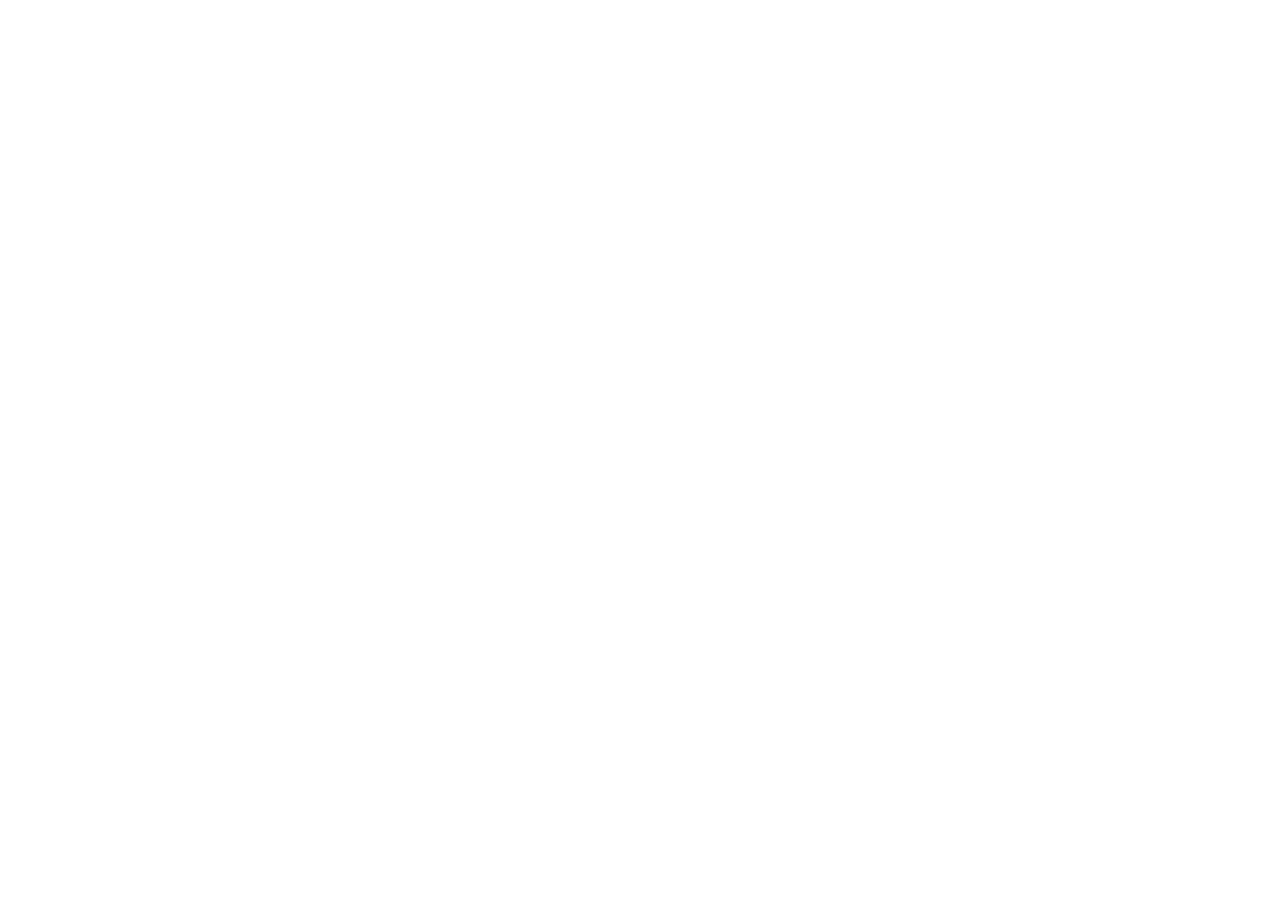
==== index.html @ 9deffcf0 "demo" ====
<!DOCTYPE html>
<html lang="en">

<head>
    <meta charset="UTF-8">
    <meta name="viewport" content="width=device-width, initial-scale=1.0">
    <title>Document</title>
</head>

<body>

</body>

</html>
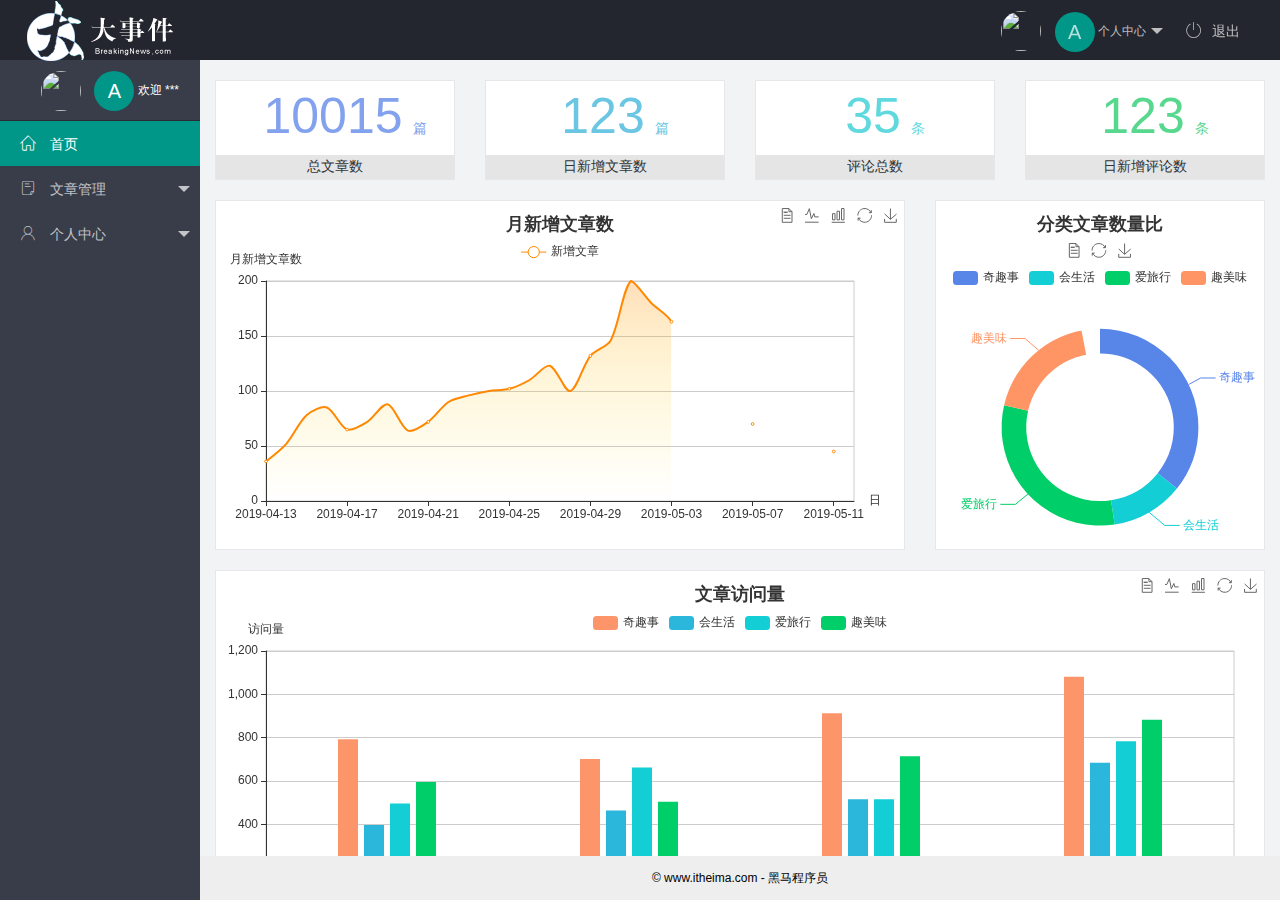
==== commit 74f5e2f9: "一二三四" ====
--- a/index.html
+++ b/index.html
@@ -2,13 +2,133 @@
 <html lang="en">
 
 <head>
-    <meta charset="UTF-8">
-    <meta name="viewport" content="width=device-width, initial-scale=1.0">
+    <meta charset="UTF-8" />
+    <meta name="viewport" content="width=device-width, initial-scale=1.0" />
     <title>Document</title>
+    <link rel="stylesheet" href="/assets/lib/layui/css/layui.css" />
+    <link rel="stylesheet" href="/assets/fonts/iconfont.css" />
+
+    <link rel="stylesheet" href="/assets/css/index.css" />
 </head>
 
-<body>
+<body class="layui-layout-body">
+    <div class="layui-layout layui-layout-admin">
+        <div class="layui-header">
+            <div class="layui-logo">
+                <img src="/assets/images/logo.png" alt="" />
+            </div>
+            <!-- 头部区域（可配合layui已有的水平导航） -->
 
+            <ul class="layui-nav layui-layout-right">
+                <li class="layui-nav-item">
+                    <a href="javascript:;" class="userinfo">
+                        <!-- 头像 -->
+                        <img src="http://t.cn/RCzsdCq" class="layui-nav-img" />
+                        <span class="text-avatar"> A </span>
+
+                        个人中心
+                    </a>
+                    <dl class="layui-nav-child">
+                        <dd><a href="">基本资料</a></dd>
+                        <dd><a href="">安全设置</a></dd>
+                    </dl>
+                </li>
+                <li class="layui-nav-item">
+                    <a href="javascript:;" id="btn-logout">
+                        <span class="iconfont icon-tuichu"></span>退出</a>
+                </li>
+            </ul>
+        </div>
+
+        <div class="layui-side layui-bg-black">
+            <div class="layui-side-scroll">
+                <!-- 左侧导航区域（可配合layui已有的垂直导航） 
+          layui-nav-itemed
+          -->
+                <!-- 头像 -->
+
+                <div class="userinfo">
+                    <img src="http://t.cn/RCzsdCq" class="layui-nav-img" />
+                    <span class="text-avatar">A</span>
+                    <span id="welcome">欢迎 ***</span>
+                </div>
+
+                <ul class="layui-nav layui-nav-tree" lay-shrink="all">
+                    <li class="layui-nav-item layui-this">
+                        <a class="" href="/home/dashboard.html" target="fm">
+                            <span class="iconfont icon-home"></span>
+                            首页</a>
+                    </li>
+                    <li class="layui-nav-item">
+                        <a href="javascript:;">
+                            <span class="iconfont icon-16"></span>
+                            文章管理</a>
+
+                        <!-- 
+<i class="layui-icon layui-icon-app"></i>   
+
+
+               -->
+                        <dl class="layui-nav-child">
+                            <dd>
+                                <a href="javascript:;"><i class="layui-icon layui-icon-app"></i> 文章类别</a>
+                            </dd>
+                            <dd>
+                                <a href="javascript:;"><i class="layui-icon layui-icon-app"></i> 文章列表</a>
+                            </dd>
+                            <dd>
+                                <a href="javascript:;"><i class="layui-icon layui-icon-app"></i> 发表文章</a>
+                            </dd>
+                        </dl>
+                    </li>
+                    <li class="layui-nav-item">
+                        <a href="javascript:;">
+                            <span class="iconfont icon-user"></span>
+                            个人中心</a>
+                        <dl class="layui-nav-child">
+                            <dd>
+                                <a href="javascript:;"><i class="layui-icon layui-icon-app"></i> 基本资料</a>
+                            </dd>
+                            <dd>
+                                <a href="javascript:;"><i class="layui-icon layui-icon-app"></i> 更换头像</a>
+                            </dd>
+                            <dd>
+                                <a href="javascript:;"><i class="layui-icon layui-icon-app"></i> 重置密码</a>
+                            </dd>
+                        </dl>
+                    </li>
+                </ul>
+            </div>
+        </div>
+
+        <div class="layui-body">
+            <!-- 内容主体区域 -->
+            <!-- <div style="padding: 15px">内容主体区域</div> -->
+            <iframe name="fm" src="/home/dashboard.html" frameborder="0"></iframe>
+        </div>
+
+        <div class="layui-footer">
+            <!-- 底部固定区域 -->
+            © www.itheima.com - 黑马程序员
+        </div>
+    </div>
+    <script src="/assets/lib/jquery.js"></script>
+
+    <script src="/assets/lib/layui/layui.all.js"></script>
+
+    <script src="/assets/js/utils.js"></script>
+    <script src="/assets/js/index.js"></script>
 </body>
 
-</html>+</html>
+
+<!-- 
+.icon-tuichu
+.icon-home
+.icon-16
+.icon-user
+
+无用的
+.icon-pinglun
+
+ -->--- a/assets/lib/layui/css/layui.css
+++ b/assets/lib/layui/css/layui.css
@@ -0,0 +1,2 @@
+/** layui-v2.5.6 MIT License By https://www.layui.com */
+ .layui-inline,img{display:inline-block;vertical-align:middle}h1,h2,h3,h4,h5,h6{font-weight:400}.layui-edge,.layui-header,.layui-inline,.layui-main{position:relative}.layui-body,.layui-edge,.layui-elip{overflow:hidden}.layui-btn,.layui-edge,.layui-inline,img{vertical-align:middle}.layui-btn,.layui-disabled,.layui-icon,.layui-unselect{-moz-user-select:none;-webkit-user-select:none;-ms-user-select:none}.layui-elip,.layui-form-checkbox span,.layui-form-pane .layui-form-label{text-overflow:ellipsis;white-space:nowrap}.layui-breadcrumb,.layui-tree-btnGroup{visibility:hidden}blockquote,body,button,dd,div,dl,dt,form,h1,h2,h3,h4,h5,h6,input,li,ol,p,pre,td,textarea,th,ul{margin:0;padding:0;-webkit-tap-highlight-color:rgba(0,0,0,0)}a:active,a:hover{outline:0}img{border:none}li{list-style:none}table{border-collapse:collapse;border-spacing:0}h4,h5,h6{font-size:100%}button,input,optgroup,option,select,textarea{font-family:inherit;font-size:inherit;font-style:inherit;font-weight:inherit;outline:0}pre{white-space:pre-wrap;white-space:-moz-pre-wrap;white-space:-pre-wrap;white-space:-o-pre-wrap;word-wrap:break-word}body{line-height:24px;font:14px Helvetica Neue,Helvetica,PingFang SC,Tahoma,Arial,sans-serif}hr{height:1px;margin:10px 0;border:0;clear:both}a{color:#333;text-decoration:none}a:hover{color:#777}a cite{font-style:normal;*cursor:pointer}.layui-border-box,.layui-border-box *{box-sizing:border-box}.layui-box,.layui-box *{box-sizing:content-box}.layui-clear{clear:both;*zoom:1}.layui-clear:after{content:'\20';clear:both;*zoom:1;display:block;height:0}.layui-inline{*display:inline;*zoom:1}.layui-edge{display:inline-block;width:0;height:0;border-width:6px;border-style:dashed;border-color:transparent}.layui-edge-top{top:-4px;border-bottom-color:#999;border-bottom-style:solid}.layui-edge-right{border-left-color:#999;border-left-style:solid}.layui-edge-bottom{top:2px;border-top-color:#999;border-top-style:solid}.layui-edge-left{border-right-color:#999;border-right-style:solid}.layui-disabled,.layui-disabled:hover{color:#d2d2d2!important;cursor:not-allowed!important}.layui-circle{border-radius:100%}.layui-show{display:block!important}.layui-hide{display:none!important}@font-face{font-family:layui-icon;src:url(../font/iconfont.eot?v=256);src:url(../font/iconfont.eot?v=256#iefix) format('embedded-opentype'),url(../font/iconfont.woff2?v=256) format('woff2'),url(../font/iconfont.woff?v=256) format('woff'),url(../font/iconfont.ttf?v=256) format('truetype'),url(../font/iconfont.svg?v=256#layui-icon) format('svg')}.layui-icon{font-family:layui-icon!important;font-size:16px;font-style:normal;-webkit-font-smoothing:antialiased;-moz-osx-font-smoothing:grayscale}.layui-icon-reply-fill:before{content:"\e611"}.layui-icon-set-fill:before{content:"\e614"}.layui-icon-menu-fill:before{content:"\e60f"}.layui-icon-search:before{content:"\e615"}.layui-icon-share:before{content:"\e641"}.layui-icon-set-sm:before{content:"\e620"}.layui-icon-engine:before{content:"\e628"}.layui-icon-close:before{content:"\1006"}.layui-icon-close-fill:before{content:"\1007"}.layui-icon-chart-screen:before{content:"\e629"}.layui-icon-star:before{content:"\e600"}.layui-icon-circle-dot:before{content:"\e617"}.layui-icon-chat:before{content:"\e606"}.layui-icon-release:before{content:"\e609"}.layui-icon-list:before{content:"\e60a"}.layui-icon-chart:before{content:"\e62c"}.layui-icon-ok-circle:before{content:"\1005"}.layui-icon-layim-theme:before{content:"\e61b"}.layui-icon-table:before{content:"\e62d"}.layui-icon-right:before{content:"\e602"}.layui-icon-left:before{content:"\e603"}.layui-icon-cart-simple:before{content:"\e698"}.layui-icon-face-cry:before{content:"\e69c"}.layui-icon-face-smile:before{content:"\e6af"}.layui-icon-survey:before{content:"\e6b2"}.layui-icon-tree:before{content:"\e62e"}.layui-icon-ie:before{content:"\e7bb"}.layui-icon-upload-circle:before{content:"\e62f"}.layui-icon-add-circle:before{content:"\e61f"}.layui-icon-download-circle:before{content:"\e601"}.layui-icon-templeate-1:before{content:"\e630"}.layui-icon-util:before{content:"\e631"}.layui-icon-face-surprised:before{content:"\e664"}.layui-icon-edit:before{content:"\e642"}.layui-icon-speaker:before{content:"\e645"}.layui-icon-down:before{content:"\e61a"}.layui-icon-file:before{content:"\e621"}.layui-icon-layouts:before{content:"\e632"}.layui-icon-rate-half:before{content:"\e6c9"}.layui-icon-add-circle-fine:before{content:"\e608"}.layui-icon-prev-circle:before{content:"\e633"}.layui-icon-read:before{content:"\e705"}.layui-icon-404:before{content:"\e61c"}.layui-icon-carousel:before{content:"\e634"}.layui-icon-help:before{content:"\e607"}.layui-icon-code-circle:before{content:"\e635"}.layui-icon-windows:before{content:"\e67f"}.layui-icon-water:before{content:"\e636"}.layui-icon-username:before{content:"\e66f"}.layui-icon-find-fill:before{content:"\e670"}.layui-icon-about:before{content:"\e60b"}.layui-icon-location:before{content:"\e715"}.layui-icon-up:before{content:"\e619"}.layui-icon-pause:before{content:"\e651"}.layui-icon-date:before{content:"\e637"}.layui-icon-layim-uploadfile:before{content:"\e61d"}.layui-icon-delete:before{content:"\e640"}.layui-icon-play:before{content:"\e652"}.layui-icon-top:before{content:"\e604"}.layui-icon-firefox:before{content:"\e686"}.layui-icon-friends:before{content:"\e612"}.layui-icon-refresh-3:before{content:"\e9aa"}.layui-icon-ok:before{content:"\e605"}.layui-icon-layer:before{content:"\e638"}.layui-icon-face-smile-fine:before{content:"\e60c"}.layui-icon-dollar:before{content:"\e659"}.layui-icon-group:before{content:"\e613"}.layui-icon-layim-download:before{content:"\e61e"}.layui-icon-picture-fine:before{content:"\e60d"}.layui-icon-link:before{content:"\e64c"}.layui-icon-diamond:before{content:"\e735"}.layui-icon-log:before{content:"\e60e"}.layui-icon-key:before{content:"\e683"}.layui-icon-rate-solid:before{content:"\e67a"}.layui-icon-fonts-del:before{content:"\e64f"}.layui-icon-unlink:before{content:"\e64d"}.layui-icon-fonts-clear:before{content:"\e639"}.layui-icon-triangle-r:before{content:"\e623"}.layui-icon-circle:before{content:"\e63f"}.layui-icon-radio:before{content:"\e643"}.layui-icon-align-center:before{content:"\e647"}.layui-icon-align-right:before{content:"\e648"}.layui-icon-align-left:before{content:"\e649"}.layui-icon-loading-1:before{content:"\e63e"}.layui-icon-return:before{content:"\e65c"}.layui-icon-fonts-strong:before{content:"\e62b"}.layui-icon-upload:before{content:"\e67c"}.layui-icon-dialogue:before{content:"\e63a"}.layui-icon-video:before{content:"\e6ed"}.layui-icon-headset:before{content:"\e6fc"}.layui-icon-cellphone-fine:before{content:"\e63b"}.layui-icon-add-1:before{content:"\e654"}.layui-icon-face-smile-b:before{content:"\e650"}.layui-icon-fonts-html:before{content:"\e64b"}.layui-icon-screen-full:before{content:"\e622"}.layui-icon-form:before{content:"\e63c"}.layui-icon-cart:before{content:"\e657"}.layui-icon-camera-fill:before{content:"\e65d"}.layui-icon-tabs:before{content:"\e62a"}.layui-icon-heart-fill:before{content:"\e68f"}.layui-icon-fonts-code:before{content:"\e64e"}.layui-icon-ios:before{content:"\e680"}.layui-icon-at:before{content:"\e687"}.layui-icon-fire:before{content:"\e756"}.layui-icon-set:before{content:"\e716"}.layui-icon-fonts-u:before{content:"\e646"}.layui-icon-triangle-d:before{content:"\e625"}.layui-icon-tips:before{content:"\e702"}.layui-icon-picture:before{content:"\e64a"}.layui-icon-more-vertical:before{content:"\e671"}.layui-icon-bluetooth:before{content:"\e689"}.layui-icon-flag:before{content:"\e66c"}.layui-icon-loading:before{content:"\e63d"}.layui-icon-fonts-i:before{content:"\e644"}.layui-icon-refresh-1:before{content:"\e666"}.layui-icon-rmb:before{content:"\e65e"}.layui-icon-addition:before{content:"\e624"}.layui-icon-home:before{content:"\e68e"}.layui-icon-time:before{content:"\e68d"}.layui-icon-user:before{content:"\e770"}.layui-icon-notice:before{content:"\e667"}.layui-icon-chrome:before{content:"\e68a"}.layui-icon-edge:before{content:"\e68b"}.layui-icon-login-weibo:before{content:"\e675"}.layui-icon-voice:before{content:"\e688"}.layui-icon-upload-drag:before{content:"\e681"}.layui-icon-login-qq:before{content:"\e676"}.layui-icon-snowflake:before{content:"\e6b1"}.layui-icon-heart:before{content:"\e68c"}.layui-icon-logout:before{content:"\e682"}.layui-icon-file-b:before{content:"\e655"}.layui-icon-template:before{content:"\e663"}.layui-icon-transfer:before{content:"\e691"}.layui-icon-auz:before{content:"\e672"}.layui-icon-console:before{content:"\e665"}.layui-icon-app:before{content:"\e653"}.layui-icon-prev:before{content:"\e65a"}.layui-icon-website:before{content:"\e7ae"}.layui-icon-next:before{content:"\e65b"}.layui-icon-component:before{content:"\e857"}.layui-icon-android:before{content:"\e684"}.layui-icon-more:before{content:"\e65f"}.layui-icon-login-wechat:before{content:"\e677"}.layui-icon-shrink-right:before{content:"\e668"}.layui-icon-spread-left:before{content:"\e66b"}.layui-icon-camera:before{content:"\e660"}.layui-icon-note:before{content:"\e66e"}.layui-icon-refresh:before{content:"\e669"}.layui-icon-female:before{content:"\e661"}.layui-icon-male:before{content:"\e662"}.layui-icon-screen-restore:before{content:"\e758"}.layui-icon-password:before{content:"\e673"}.layui-icon-senior:before{content:"\e674"}.layui-icon-theme:before{content:"\e66a"}.layui-icon-tread:before{content:"\e6c5"}.layui-icon-praise:before{content:"\e6c6"}.layui-icon-star-fill:before{content:"\e658"}.layui-icon-rate:before{content:"\e67b"}.layui-icon-template-1:before{content:"\e656"}.layui-icon-vercode:before{content:"\e679"}.layui-icon-service:before{content:"\e626"}.layui-icon-cellphone:before{content:"\e678"}.layui-icon-print:before{content:"\e66d"}.layui-icon-cols:before{content:"\e610"}.layui-icon-wifi:before{content:"\e7e0"}.layui-icon-export:before{content:"\e67d"}.layui-icon-rss:before{content:"\e808"}.layui-icon-slider:before{content:"\e714"}.layui-icon-email:before{content:"\e618"}.layui-icon-subtraction:before{content:"\e67e"}.layui-icon-mike:before{content:"\e6dc"}.layui-icon-light:before{content:"\e748"}.layui-icon-gift:before{content:"\e627"}.layui-icon-mute:before{content:"\e685"}.layui-icon-reduce-circle:before{content:"\e616"}.layui-icon-music:before{content:"\e690"}.layui-main{width:1140px;margin:0 auto}.layui-header{z-index:1000;height:60px}.layui-header a:hover{transition:all .5s;-webkit-transition:all .5s}.layui-side{position:fixed;left:0;top:0;bottom:0;z-index:999;width:200px;overflow-x:hidden}.layui-side-scroll{position:relative;width:220px;height:100%;overflow-x:hidden}.layui-body{position:absolute;left:200px;right:0;top:0;bottom:0;z-index:998;width:auto;overflow-y:auto;box-sizing:border-box}.layui-layout-body{overflow:hidden}.layui-layout-admin .layui-header{background-color:#23262E}.layui-layout-admin .layui-side{top:60px;width:200px;overflow-x:hidden}.layui-layout-admin .layui-body{position:fixed;top:60px;bottom:44px}.layui-layout-admin .layui-main{width:auto;margin:0 15px}.layui-layout-admin .layui-footer{position:fixed;left:200px;right:0;bottom:0;height:44px;line-height:44px;padding:0 15px;background-color:#eee}.layui-layout-admin .layui-logo{position:absolute;left:0;top:0;width:200px;height:100%;line-height:60px;text-align:center;color:#009688;font-size:16px}.layui-layout-admin .layui-header .layui-nav{background:0 0}.layui-layout-left{position:absolute!important;left:200px;top:0}.layui-layout-right{position:absolute!important;right:0;top:0}.layui-container{position:relative;margin:0 auto;padding:0 15px;box-sizing:border-box}.layui-fluid{position:relative;margin:0 auto;padding:0 15px}.layui-row:after,.layui-row:before{content:'';display:block;clear:both}.layui-col-lg1,.layui-col-lg10,.layui-col-lg11,.layui-col-lg12,.layui-col-lg2,.layui-col-lg3,.layui-col-lg4,.layui-col-lg5,.layui-col-lg6,.layui-col-lg7,.layui-col-lg8,.layui-col-lg9,.layui-col-md1,.layui-col-md10,.layui-col-md11,.layui-col-md12,.layui-col-md2,.layui-col-md3,.layui-col-md4,.layui-col-md5,.layui-col-md6,.layui-col-md7,.layui-col-md8,.layui-col-md9,.layui-col-sm1,.layui-col-sm10,.layui-col-sm11,.layui-col-sm12,.layui-col-sm2,.layui-col-sm3,.layui-col-sm4,.layui-col-sm5,.layui-col-sm6,.layui-col-sm7,.layui-col-sm8,.layui-col-sm9,.layui-col-xs1,.layui-col-xs10,.layui-col-xs11,.layui-col-xs12,.layui-col-xs2,.layui-col-xs3,.layui-col-xs4,.layui-col-xs5,.layui-col-xs6,.layui-col-xs7,.layui-col-xs8,.layui-col-xs9{position:relative;display:block;box-sizing:border-box}.layui-col-xs1,.layui-col-xs10,.layui-col-xs11,.layui-col-xs12,.layui-col-xs2,.layui-col-xs3,.layui-col-xs4,.layui-col-xs5,.layui-col-xs6,.layui-col-xs7,.layui-col-xs8,.layui-col-xs9{float:left}.layui-col-xs1{width:8.33333333%}.layui-col-xs2{width:16.66666667%}.layui-col-xs3{width:25%}.layui-col-xs4{width:33.33333333%}.layui-col-xs5{width:41.66666667%}.layui-col-xs6{width:50%}.layui-col-xs7{width:58.33333333%}.layui-col-xs8{width:66.66666667%}.layui-col-xs9{width:75%}.layui-col-xs10{width:83.33333333%}.layui-col-xs11{width:91.66666667%}.layui-col-xs12{width:100%}.layui-col-xs-offset1{margin-left:8.33333333%}.layui-col-xs-offset2{margin-left:16.66666667%}.layui-col-xs-offset3{margin-left:25%}.layui-col-xs-offset4{margin-left:33.33333333%}.layui-col-xs-offset5{margin-left:41.66666667%}.layui-col-xs-offset6{margin-left:50%}.layui-col-xs-offset7{margin-left:58.33333333%}.layui-col-xs-offset8{margin-left:66.66666667%}.layui-col-xs-offset9{margin-left:75%}.layui-col-xs-offset10{margin-left:83.33333333%}.layui-col-xs-offset11{margin-left:91.66666667%}.layui-col-xs-offset12{margin-left:100%}@media screen and (max-width:768px){.layui-hide-xs{display:none!important}.layui-show-xs-block{display:block!important}.layui-show-xs-inline{display:inline!important}.layui-show-xs-inline-block{display:inline-block!important}}@media screen and (min-width:768px){.layui-container{width:750px}.layui-hide-sm{display:none!important}.layui-show-sm-block{display:block!important}.layui-show-sm-inline{display:inline!important}.layui-show-sm-inline-block{display:inline-block!important}.layui-col-sm1,.layui-col-sm10,.layui-col-sm11,.layui-col-sm12,.layui-col-sm2,.layui-col-sm3,.layui-col-sm4,.layui-col-sm5,.layui-col-sm6,.layui-col-sm7,.layui-col-sm8,.layui-col-sm9{float:left}.layui-col-sm1{width:8.33333333%}.layui-col-sm2{width:16.66666667%}.layui-col-sm3{width:25%}.layui-col-sm4{width:33.33333333%}.layui-col-sm5{width:41.66666667%}.layui-col-sm6{width:50%}.layui-col-sm7{width:58.33333333%}.layui-col-sm8{width:66.66666667%}.layui-col-sm9{width:75%}.layui-col-sm10{width:83.33333333%}.layui-col-sm11{width:91.66666667%}.layui-col-sm12{width:100%}.layui-col-sm-offset1{margin-left:8.33333333%}.layui-col-sm-offset2{margin-left:16.66666667%}.layui-col-sm-offset3{margin-left:25%}.layui-col-sm-offset4{margin-left:33.33333333%}.layui-col-sm-offset5{margin-left:41.66666667%}.layui-col-sm-offset6{margin-left:50%}.layui-col-sm-offset7{margin-left:58.33333333%}.layui-col-sm-offset8{margin-left:66.66666667%}.layui-col-sm-offset9{margin-left:75%}.layui-col-sm-offset10{margin-left:83.33333333%}.layui-col-sm-offset11{margin-left:91.66666667%}.layui-col-sm-offset12{margin-left:100%}}@media screen and (min-width:992px){.layui-container{width:970px}.layui-hide-md{display:none!important}.layui-show-md-block{display:block!important}.layui-show-md-inline{display:inline!important}.layui-show-md-inline-block{display:inline-block!important}.layui-col-md1,.layui-col-md10,.layui-col-md11,.layui-col-md12,.layui-col-md2,.layui-col-md3,.layui-col-md4,.layui-col-md5,.layui-col-md6,.layui-col-md7,.layui-col-md8,.layui-col-md9{float:left}.layui-col-md1{width:8.33333333%}.layui-col-md2{width:16.66666667%}.layui-col-md3{width:25%}.layui-col-md4{width:33.33333333%}.layui-col-md5{width:41.66666667%}.layui-col-md6{width:50%}.layui-col-md7{width:58.33333333%}.layui-col-md8{width:66.66666667%}.layui-col-md9{width:75%}.layui-col-md10{width:83.33333333%}.layui-col-md11{width:91.66666667%}.layui-col-md12{width:100%}.layui-col-md-offset1{margin-left:8.33333333%}.layui-col-md-offset2{margin-left:16.66666667%}.layui-col-md-offset3{margin-left:25%}.layui-col-md-offset4{margin-left:33.33333333%}.layui-col-md-offset5{margin-left:41.66666667%}.layui-col-md-offset6{margin-left:50%}.layui-col-md-offset7{margin-left:58.33333333%}.layui-col-md-offset8{margin-left:66.66666667%}.layui-col-md-offset9{margin-left:75%}.layui-col-md-offset10{margin-left:83.33333333%}.layui-col-md-offset11{margin-left:91.66666667%}.layui-col-md-offset12{margin-left:100%}}@media screen and (min-width:1200px){.layui-container{width:1170px}.layui-hide-lg{display:none!important}.layui-show-lg-block{display:block!important}.layui-show-lg-inline{display:inline!important}.layui-show-lg-inline-block{display:inline-block!important}.layui-col-lg1,.layui-col-lg10,.layui-col-lg11,.layui-col-lg12,.layui-col-lg2,.layui-col-lg3,.layui-col-lg4,.layui-col-lg5,.layui-col-lg6,.layui-col-lg7,.layui-col-lg8,.layui-col-lg9{float:left}.layui-col-lg1{width:8.33333333%}.layui-col-lg2{width:16.66666667%}.layui-col-lg3{width:25%}.layui-col-lg4{width:33.33333333%}.layui-col-lg5{width:41.66666667%}.layui-col-lg6{width:50%}.layui-col-lg7{width:58.33333333%}.layui-col-lg8{width:66.66666667%}.layui-col-lg9{width:75%}.layui-col-lg10{width:83.33333333%}.layui-col-lg11{width:91.66666667%}.layui-col-lg12{width:100%}.layui-col-lg-offset1{margin-left:8.33333333%}.layui-col-lg-offset2{margin-left:16.66666667%}.layui-col-lg-offset3{margin-left:25%}.layui-col-lg-offset4{margin-left:33.33333333%}.layui-col-lg-offset5{margin-left:41.66666667%}.layui-col-lg-offset6{margin-left:50%}.layui-col-lg-offset7{margin-left:58.33333333%}.layui-col-lg-offset8{margin-left:66.66666667%}.layui-col-lg-offset9{margin-left:75%}.layui-col-lg-offset10{margin-left:83.33333333%}.layui-col-lg-offset11{margin-left:91.66666667%}.layui-col-lg-offset12{margin-left:100%}}.layui-col-space1{margin:-.5px}.layui-col-space1>*{padding:.5px}.layui-col-space2{margin:-1px}.layui-col-space2>*{padding:1px}.layui-col-space4{margin:-2px}.layui-col-space4>*{padding:2px}.layui-col-space5{margin:-2.5px}.layui-col-space5>*{padding:2.5px}.layui-col-space6{margin:-3px}.layui-col-space6>*{padding:3px}.layui-col-space8{margin:-4px}.layui-col-space8>*{padding:4px}.layui-col-space10{margin:-5px}.layui-col-space10>*{padding:5px}.layui-col-space12{margin:-6px}.layui-col-space12>*{padding:6px}.layui-col-space14{margin:-7px}.layui-col-space14>*{padding:7px}.layui-col-space15{margin:-7.5px}.layui-col-space15>*{padding:7.5px}.layui-col-space16{margin:-8px}.layui-col-space16>*{padding:8px}.layui-col-space18{margin:-9px}.layui-col-space18>*{padding:9px}.layui-col-space20{margin:-10px}.layui-col-space20>*{padding:10px}.layui-col-space22{margin:-11px}.layui-col-space22>*{padding:11px}.layui-col-space24{margin:-12px}.layui-col-space24>*{padding:12px}.layui-col-space25{margin:-12.5px}.layui-col-space25>*{padding:12.5px}.layui-col-space26{margin:-13px}.layui-col-space26>*{padding:13px}.layui-col-space28{margin:-14px}.layui-col-space28>*{padding:14px}.layui-col-space30{margin:-15px}.layui-col-space30>*{padding:15px}.layui-btn,.layui-input,.layui-select,.layui-textarea,.layui-upload-button{outline:0;-webkit-appearance:none;transition:all .3s;-webkit-transition:all .3s;box-sizing:border-box}.layui-elem-quote{margin-bottom:10px;padding:15px;line-height:22px;border-left:5px solid #009688;border-radius:0 2px 2px 0;background-color:#f2f2f2}.layui-quote-nm{border-style:solid;border-width:1px 1px 1px 5px;background:0 0}.layui-elem-field{margin-bottom:10px;padding:0;border-width:1px;border-style:solid}.layui-elem-field legend{margin-left:20px;padding:0 10px;font-size:20px;font-weight:300}.layui-field-title{margin:10px 0 20px;border-width:1px 0 0}.layui-field-box{padding:10px 15px}.layui-field-title .layui-field-box{padding:10px 0}.layui-progress{position:relative;height:6px;border-radius:20px;background-color:#e2e2e2}.layui-progress-bar{position:absolute;left:0;top:0;width:0;max-width:100%;height:6px;border-radius:20px;text-align:right;background-color:#5FB878;transition:all .3s;-webkit-transition:all .3s}.layui-progress-big,.layui-progress-big .layui-progress-bar{height:18px;line-height:18px}.layui-progress-text{position:relative;top:-20px;line-height:18px;font-size:12px;color:#666}.layui-progress-big .layui-progress-text{position:static;padding:0 10px;color:#fff}.layui-collapse{border-width:1px;border-style:solid;border-radius:2px}.layui-colla-content,.layui-colla-item{border-top-width:1px;border-top-style:solid}.layui-colla-item:first-child{border-top:none}.layui-colla-title{position:relative;height:42px;line-height:42px;padding:0 15px 0 35px;color:#333;background-color:#f2f2f2;cursor:pointer;font-size:14px;overflow:hidden}.layui-colla-content{display:none;padding:10px 15px;line-height:22px;color:#666}.layui-colla-icon{position:absolute;left:15px;top:0;font-size:14px}.layui-card{margin-bottom:15px;border-radius:2px;background-color:#fff;box-shadow:0 1px 2px 0 rgba(0,0,0,.05)}.layui-card:last-child{margin-bottom:0}.layui-card-header{position:relative;height:42px;line-height:42px;padding:0 15px;border-bottom:1px solid #f6f6f6;color:#333;border-radius:2px 2px 0 0;font-size:14px}.layui-bg-black,.layui-bg-blue,.layui-bg-cyan,.layui-bg-green,.layui-bg-orange,.layui-bg-red{color:#fff!important}.layui-card-body{position:relative;padding:10px 15px;line-height:24px}.layui-card-body[pad15]{padding:15px}.layui-card-body[pad20]{padding:20px}.layui-card-body .layui-table{margin:5px 0}.layui-card .layui-tab{margin:0}.layui-panel-window{position:relative;padding:15px;border-radius:0;border-top:5px solid #E6E6E6;background-color:#fff}.layui-auxiliar-moving{position:fixed;left:0;right:0;top:0;bottom:0;width:100%;height:100%;background:0 0;z-index:9999999999}.layui-form-label,.layui-form-mid,.layui-form-select,.layui-input-block,.layui-input-inline,.layui-textarea{position:relative}.layui-bg-red{background-color:#FF5722!important}.layui-bg-orange{background-color:#FFB800!important}.layui-bg-green{background-color:#009688!important}.layui-bg-cyan{background-color:#2F4056!important}.layui-bg-blue{background-color:#1E9FFF!important}.layui-bg-black{background-color:#393D49!important}.layui-bg-gray{background-color:#eee!important;color:#666!important}.layui-badge-rim,.layui-colla-content,.layui-colla-item,.layui-collapse,.layui-elem-field,.layui-form-pane .layui-form-item[pane],.layui-form-pane .layui-form-label,.layui-input,.layui-layedit,.layui-layedit-tool,.layui-quote-nm,.layui-select,.layui-tab-bar,.layui-tab-card,.layui-tab-title,.layui-tab-title .layui-this:after,.layui-textarea{border-color:#e6e6e6}.layui-timeline-item:before,hr{background-color:#e6e6e6}.layui-text{line-height:22px;font-size:14px;color:#666}.layui-text h1,.layui-text h2,.layui-text h3{font-weight:500;color:#333}.layui-text h1{font-size:30px}.layui-text h2{font-size:24px}.layui-text h3{font-size:18px}.layui-text a:not(.layui-btn){color:#01AAED}.layui-text a:not(.layui-btn):hover{text-decoration:underline}.layui-text ul{padding:5px 0 5px 15px}.layui-text ul li{margin-top:5px;list-style-type:disc}.layui-text em,.layui-word-aux{color:#999!important;padding:0 5px!important}.layui-btn{display:inline-block;height:38px;line-height:38px;padding:0 18px;background-color:#009688;color:#fff;white-space:nowrap;text-align:center;font-size:14px;border:none;border-radius:2px;cursor:pointer}.layui-btn:hover{opacity:.8;filter:alpha(opacity=80);color:#fff}.layui-btn:active{opacity:1;filter:alpha(opacity=100)}.layui-btn+.layui-btn{margin-left:10px}.layui-btn-container{font-size:0}.layui-btn-container .layui-btn{margin-right:10px;margin-bottom:10px}.layui-btn-container .layui-btn+.layui-btn{margin-left:0}.layui-table .layui-btn-container .layui-btn{margin-bottom:9px}.layui-btn-radius{border-radius:100px}.layui-btn .layui-icon{margin-right:3px;font-size:18px;vertical-align:bottom;vertical-align:middle\9}.layui-btn-primary{border:1px solid #C9C9C9;background-color:#fff;color:#555}.layui-btn-primary:hover{border-color:#009688;color:#333}.layui-btn-normal{background-color:#1E9FFF}.layui-btn-warm{background-color:#FFB800}.layui-btn-danger{background-color:#FF5722}.layui-btn-checked{background-color:#5FB878}.layui-btn-disabled,.layui-btn-disabled:active,.layui-btn-disabled:hover{border:1px solid #e6e6e6;background-color:#FBFBFB;color:#C9C9C9;cursor:not-allowed;opacity:1}.layui-btn-lg{height:44px;line-height:44px;padding:0 25px;font-size:16px}.layui-btn-sm{height:30px;line-height:30px;padding:0 10px;font-size:12px}.layui-btn-sm i{font-size:16px!important}.layui-btn-xs{height:22px;line-height:22px;padding:0 5px;font-size:12px}.layui-btn-xs i{font-size:14px!important}.layui-btn-group{display:inline-block;vertical-align:middle;font-size:0}.layui-btn-group .layui-btn{margin-left:0!important;margin-right:0!important;border-left:1px solid rgba(255,255,255,.5);border-radius:0}.layui-btn-group .layui-btn-primary{border-left:none}.layui-btn-group .layui-btn-primary:hover{border-color:#C9C9C9;color:#009688}.layui-btn-group .layui-btn:first-child{border-left:none;border-radius:2px 0 0 2px}.layui-btn-group .layui-btn-primary:first-child{border-left:1px solid #c9c9c9}.layui-btn-group .layui-btn:last-child{border-radius:0 2px 2px 0}.layui-btn-group .layui-btn+.layui-btn{margin-left:0}.layui-btn-group+.layui-btn-group{margin-left:10px}.layui-btn-fluid{width:100%}.layui-input,.layui-select,.layui-textarea{height:38px;line-height:1.3;line-height:38px\9;border-width:1px;border-style:solid;background-color:#fff;border-radius:2px}.layui-input::-webkit-input-placeholder,.layui-select::-webkit-input-placeholder,.layui-textarea::-webkit-input-placeholder{line-height:1.3}.layui-input,.layui-textarea{display:block;width:100%;padding-left:10px}.layui-input:hover,.layui-textarea:hover{border-color:#D2D2D2!important}.layui-input:focus,.layui-textarea:focus{border-color:#C9C9C9!important}.layui-textarea{min-height:100px;height:auto;line-height:20px;padding:6px 10px;resize:vertical}.layui-select{padding:0 10px}.layui-form input[type=checkbox],.layui-form input[type=radio],.layui-form select{display:none}.layui-form [lay-ignore]{display:initial}.layui-form-item{margin-bottom:15px;clear:both;*zoom:1}.layui-form-item:after{content:'\20';clear:both;*zoom:1;display:block;height:0}.layui-form-label{float:left;display:block;padding:9px 15px;width:80px;font-weight:400;line-height:20px;text-align:right}.layui-form-label-col{display:block;float:none;padding:9px 0;line-height:20px;text-align:left}.layui-form-item .layui-inline{margin-bottom:5px;margin-right:10px}.layui-input-block{margin-left:110px;min-height:36px}.layui-input-inline{display:inline-block;vertical-align:middle}.layui-form-item .layui-input-inline{float:left;width:190px;margin-right:10px}.layui-form-text .layui-input-inline{width:auto}.layui-form-mid{float:left;display:block;padding:9px 0!important;line-height:20px;margin-right:10px}.layui-form-danger+.layui-form-select .layui-input,.layui-form-danger:focus{border-color:#FF5722!important}.layui-form-select .layui-input{padding-right:30px;cursor:pointer}.layui-form-select .layui-edge{position:absolute;right:10px;top:50%;margin-top:-3px;cursor:pointer;border-width:6px;border-top-color:#c2c2c2;border-top-style:solid;transition:all .3s;-webkit-transition:all .3s}.layui-form-select dl{display:none;position:absolute;left:0;top:42px;padding:5px 0;z-index:899;min-width:100%;border:1px solid #d2d2d2;max-height:300px;overflow-y:auto;background-color:#fff;border-radius:2px;box-shadow:0 2px 4px rgba(0,0,0,.12);box-sizing:border-box}.layui-form-select dl dd,.layui-form-select dl dt{padding:0 10px;line-height:36px;white-space:nowrap;overflow:hidden;text-overflow:ellipsis}.layui-form-select dl dt{font-size:12px;color:#999}.layui-form-select dl dd{cursor:pointer}.layui-form-select dl dd:hover{background-color:#f2f2f2;-webkit-transition:.5s all;transition:.5s all}.layui-form-select .layui-select-group dd{padding-left:20px}.layui-form-select dl dd.layui-select-tips{padding-left:10px!important;color:#999}.layui-form-select dl dd.layui-this{background-color:#5FB878;color:#fff}.layui-form-checkbox,.layui-form-select dl dd.layui-disabled{background-color:#fff}.layui-form-selected dl{display:block}.layui-form-checkbox,.layui-form-checkbox *,.layui-form-switch{display:inline-block;vertical-align:middle}.layui-form-selected .layui-edge{margin-top:-9px;-webkit-transform:rotate(180deg);transform:rotate(180deg);margin-top:-3px\9}:root .layui-form-selected .layui-edge{margin-top:-9px\0/IE9}.layui-form-selectup dl{top:auto;bottom:42px}.layui-select-none{margin:5px 0;text-align:center;color:#999}.layui-select-disabled .layui-disabled{border-color:#eee!important}.layui-select-disabled .layui-edge{border-top-color:#d2d2d2}.layui-form-checkbox{position:relative;height:30px;line-height:30px;margin-right:10px;padding-right:30px;cursor:pointer;font-size:0;-webkit-transition:.1s linear;transition:.1s linear;box-sizing:border-box}.layui-form-checkbox span{padding:0 10px;height:100%;font-size:14px;border-radius:2px 0 0 2px;background-color:#d2d2d2;color:#fff;overflow:hidden}.layui-form-checkbox:hover span{background-color:#c2c2c2}.layui-form-checkbox i{position:absolute;right:0;top:0;width:30px;height:28px;border:1px solid #d2d2d2;border-left:none;border-radius:0 2px 2px 0;color:#fff;font-size:20px;text-align:center}.layui-form-checkbox:hover i{border-color:#c2c2c2;color:#c2c2c2}.layui-form-checked,.layui-form-checked:hover{border-color:#5FB878}.layui-form-checked span,.layui-form-checked:hover span{background-color:#5FB878}.layui-form-checked i,.layui-form-checked:hover i{color:#5FB878}.layui-form-item .layui-form-checkbox{margin-top:4px}.layui-form-checkbox[lay-skin=primary]{height:auto!important;line-height:normal!important;min-width:18px;min-height:18px;border:none!important;margin-right:0;padding-left:28px;padding-right:0;background:0 0}.layui-form-checkbox[lay-skin=primary] span{padding-left:0;padding-right:15px;line-height:18px;background:0 0;color:#666}.layui-form-checkbox[lay-skin=primary] i{right:auto;left:0;width:16px;height:16px;line-height:16px;border:1px solid #d2d2d2;font-size:12px;border-radius:2px;background-color:#fff;-webkit-transition:.1s linear;transition:.1s linear}.layui-form-checkbox[lay-skin=primary]:hover i{border-color:#5FB878;color:#fff}.layui-form-checked[lay-skin=primary] i{border-color:#5FB878!important;background-color:#5FB878;color:#fff}.layui-checkbox-disbaled[lay-skin=primary] span{background:0 0!important;color:#c2c2c2}.layui-checkbox-disbaled[lay-skin=primary]:hover i{border-color:#d2d2d2}.layui-form-item .layui-form-checkbox[lay-skin=primary]{margin-top:10px}.layui-form-switch{position:relative;height:22px;line-height:22px;min-width:35px;padding:0 5px;margin-top:8px;border:1px solid #d2d2d2;border-radius:20px;cursor:pointer;background-color:#fff;-webkit-transition:.1s linear;transition:.1s linear}.layui-form-switch i{position:absolute;left:5px;top:3px;width:16px;height:16px;border-radius:20px;background-color:#d2d2d2;-webkit-transition:.1s linear;transition:.1s linear}.layui-form-switch em{position:relative;top:0;width:25px;margin-left:21px;padding:0!important;text-align:center!important;color:#999!important;font-style:normal!important;font-size:12px}.layui-form-onswitch{border-color:#5FB878;background-color:#5FB878}.layui-checkbox-disbaled,.layui-checkbox-disbaled i{border-color:#e2e2e2!important}.layui-form-onswitch i{left:100%;margin-left:-21px;background-color:#fff}.layui-form-onswitch em{margin-left:5px;margin-right:21px;color:#fff!important}.layui-checkbox-disbaled span{background-color:#e2e2e2!important}.layui-checkbox-disbaled:hover i{color:#fff!important}[lay-radio]{display:none}.layui-form-radio,.layui-form-radio *{display:inline-block;vertical-align:middle}.layui-form-radio{line-height:28px;margin:6px 10px 0 0;padding-right:10px;cursor:pointer;font-size:0}.layui-form-radio *{font-size:14px}.layui-form-radio>i{margin-right:8px;font-size:22px;color:#c2c2c2}.layui-form-radio>i:hover,.layui-form-radioed>i{color:#5FB878}.layui-radio-disbaled>i{color:#e2e2e2!important}.layui-form-pane .layui-form-label{width:110px;padding:8px 15px;height:38px;line-height:20px;border-width:1px;border-style:solid;border-radius:2px 0 0 2px;text-align:center;background-color:#FBFBFB;overflow:hidden;box-sizing:border-box}.layui-form-pane .layui-input-inline{margin-left:-1px}.layui-form-pane .layui-input-block{margin-left:110px;left:-1px}.layui-form-pane .layui-input{border-radius:0 2px 2px 0}.layui-form-pane .layui-form-text .layui-form-label{float:none;width:100%;border-radius:2px;box-sizing:border-box;text-align:left}.layui-form-pane .layui-form-text .layui-input-inline{display:block;margin:0;top:-1px;clear:both}.layui-form-pane .layui-form-text .layui-input-block{margin:0;left:0;top:-1px}.layui-form-pane .layui-form-text .layui-textarea{min-height:100px;border-radius:0 0 2px 2px}.layui-form-pane .layui-form-checkbox{margin:4px 0 4px 10px}.layui-form-pane .layui-form-radio,.layui-form-pane .layui-form-switch{margin-top:6px;margin-left:10px}.layui-form-pane .layui-form-item[pane]{position:relative;border-width:1px;border-style:solid}.layui-form-pane .layui-form-item[pane] .layui-form-label{position:absolute;left:0;top:0;height:100%;border-width:0 1px 0 0}.layui-form-pane .layui-form-item[pane] .layui-input-inline{margin-left:110px}@media screen and (max-width:450px){.layui-form-item .layui-form-label{text-overflow:ellipsis;overflow:hidden;white-space:nowrap}.layui-form-item .layui-inline{display:block;margin-right:0;margin-bottom:20px;clear:both}.layui-form-item .layui-inline:after{content:'\20';clear:both;display:block;height:0}.layui-form-item .layui-input-inline{display:block;float:none;left:-3px;width:auto;margin:0 0 10px 112px}.layui-form-item .layui-input-inline+.layui-form-mid{margin-left:110px;top:-5px;padding:0}.layui-form-item .layui-form-checkbox{margin-right:5px;margin-bottom:5px}}.layui-layedit{border-width:1px;border-style:solid;border-radius:2px}.layui-layedit-tool{padding:3px 5px;border-bottom-width:1px;border-bottom-style:solid;font-size:0}.layedit-tool-fixed{position:fixed;top:0;border-top:1px solid #e2e2e2}.layui-layedit-tool .layedit-tool-mid,.layui-layedit-tool .layui-icon{display:inline-block;vertical-align:middle;text-align:center;font-size:14px}.layui-layedit-tool .layui-icon{position:relative;width:32px;height:30px;line-height:30px;margin:3px 5px;color:#777;cursor:pointer;border-radius:2px}.layui-layedit-tool .layui-icon:hover{color:#393D49}.layui-layedit-tool .layui-icon:active{color:#000}.layui-layedit-tool .layedit-tool-active{background-color:#e2e2e2;color:#000}.layui-layedit-tool .layui-disabled,.layui-layedit-tool .layui-disabled:hover{color:#d2d2d2;cursor:not-allowed}.layui-layedit-tool .layedit-tool-mid{width:1px;height:18px;margin:0 10px;background-color:#d2d2d2}.layedit-tool-html{width:50px!important;font-size:30px!important}.layedit-tool-b,.layedit-tool-code,.layedit-tool-help{font-size:16px!important}.layedit-tool-d,.layedit-tool-face,.layedit-tool-image,.layedit-tool-unlink{font-size:18px!important}.layedit-tool-image input{position:absolute;font-size:0;left:0;top:0;width:100%;height:100%;opacity:.01;filter:Alpha(opacity=1);cursor:pointer}.layui-layedit-iframe iframe{display:block;width:100%}#LAY_layedit_code{overflow:hidden}.layui-laypage{display:inline-block;*display:inline;*zoom:1;vertical-align:middle;margin:10px 0;font-size:0}.layui-laypage>a:first-child,.layui-laypage>a:first-child em{border-radius:2px 0 0 2px}.layui-laypage>a:last-child,.layui-laypage>a:last-child em{border-radius:0 2px 2px 0}.layui-laypage>:first-child{margin-left:0!important}.layui-laypage>:last-child{margin-right:0!important}.layui-laypage a,.layui-laypage button,.layui-laypage input,.layui-laypage select,.layui-laypage span{border:1px solid #e2e2e2}.layui-laypage a,.layui-laypage span{display:inline-block;*display:inline;*zoom:1;vertical-align:middle;padding:0 15px;height:28px;line-height:28px;margin:0 -1px 5px 0;background-color:#fff;color:#333;font-size:12px}.layui-flow-more a *,.layui-laypage input,.layui-table-view select[lay-ignore]{display:inline-block}.layui-laypage a:hover{color:#009688}.layui-laypage em{font-style:normal}.layui-laypage .layui-laypage-spr{color:#999;font-weight:700}.layui-laypage a{text-decoration:none}.layui-laypage .layui-laypage-curr{position:relative}.layui-laypage .layui-laypage-curr em{position:relative;color:#fff}.layui-laypage .layui-laypage-curr .layui-laypage-em{position:absolute;left:-1px;top:-1px;padding:1px;width:100%;height:100%;background-color:#009688}.layui-laypage-em{border-radius:2px}.layui-laypage-next em,.layui-laypage-prev em{font-family:Sim sun;font-size:16px}.layui-laypage .layui-laypage-count,.layui-laypage .layui-laypage-limits,.layui-laypage .layui-laypage-refresh,.layui-laypage .layui-laypage-skip{margin-left:10px;margin-right:10px;padding:0;border:none}.layui-laypage .layui-laypage-limits,.layui-laypage .layui-laypage-refresh{vertical-align:top}.layui-laypage .layui-laypage-refresh i{font-size:18px;cursor:pointer}.layui-laypage select{height:22px;padding:3px;border-radius:2px;cursor:pointer}.layui-laypage .layui-laypage-skip{height:30px;line-height:30px;color:#999}.layui-laypage button,.layui-laypage input{height:30px;line-height:30px;border-radius:2px;vertical-align:top;background-color:#fff;box-sizing:border-box}.layui-laypage input{width:40px;margin:0 10px;padding:0 3px;text-align:center}.layui-laypage input:focus,.layui-laypage select:focus{border-color:#009688!important}.layui-laypage button{margin-left:10px;padding:0 10px;cursor:pointer}.layui-table,.layui-table-view{margin:10px 0}.layui-flow-more{margin:10px 0;text-align:center;color:#999;font-size:14px}.layui-flow-more a{height:32px;line-height:32px}.layui-flow-more a *{vertical-align:top}.layui-flow-more a cite{padding:0 20px;border-radius:3px;background-color:#eee;color:#333;font-style:normal}.layui-flow-more a cite:hover{opacity:.8}.layui-flow-more a i{font-size:30px;color:#737383}.layui-table{width:100%;background-color:#fff;color:#666}.layui-table tr{transition:all .3s;-webkit-transition:all .3s}.layui-table th{text-align:left;font-weight:400}.layui-table tbody tr:hover,.layui-table thead tr,.layui-table-click,.layui-table-header,.layui-table-hover,.layui-table-mend,.layui-table-patch,.layui-table-tool,.layui-table-total,.layui-table-total tr,.layui-table[lay-even] tr:nth-child(even){background-color:#f2f2f2}.layui-table td,.layui-table th,.layui-table-col-set,.layui-table-fixed-r,.layui-table-grid-down,.layui-table-header,.layui-table-page,.layui-table-tips-main,.layui-table-tool,.layui-table-total,.layui-table-view,.layui-table[lay-skin=line],.layui-table[lay-skin=row]{border-width:1px;border-style:solid;border-color:#e6e6e6}.layui-table td,.layui-table th{position:relative;padding:9px 15px;min-height:20px;line-height:20px;font-size:14px}.layui-table[lay-skin=line] td,.layui-table[lay-skin=line] th{border-width:0 0 1px}.layui-table[lay-skin=row] td,.layui-table[lay-skin=row] th{border-width:0 1px 0 0}.layui-table[lay-skin=nob] td,.layui-table[lay-skin=nob] th{border:none}.layui-table img{max-width:100px}.layui-table[lay-size=lg] td,.layui-table[lay-size=lg] th{padding:15px 30px}.layui-table-view .layui-table[lay-size=lg] .layui-table-cell{height:40px;line-height:40px}.layui-table[lay-size=sm] td,.layui-table[lay-size=sm] th{font-size:12px;padding:5px 10px}.layui-table-view .layui-table[lay-size=sm] .layui-table-cell{height:20px;line-height:20px}.layui-table[lay-data]{display:none}.layui-table-box{position:relative;overflow:hidden}.layui-table-view .layui-table{position:relative;width:auto;margin:0}.layui-table-view .layui-table[lay-skin=line]{border-width:0 1px 0 0}.layui-table-view .layui-table[lay-skin=row]{border-width:0 0 1px}.layui-table-view .layui-table td,.layui-table-view .layui-table th{padding:5px 0;border-top:none;border-left:none}.layui-table-view .layui-table th.layui-unselect .layui-table-cell span{cursor:pointer}.layui-table-view .layui-table td{cursor:default}.layui-table-view .layui-table td[data-edit=text]{cursor:text}.layui-table-view .layui-form-checkbox[lay-skin=primary] i{width:18px;height:18px}.layui-table-view .layui-form-radio{line-height:0;padding:0}.layui-table-view .layui-form-radio>i{margin:0;font-size:20px}.layui-table-init{position:absolute;left:0;top:0;width:100%;height:100%;text-align:center;z-index:110}.layui-table-init .layui-icon{position:absolute;left:50%;top:50%;margin:-15px 0 0 -15px;font-size:30px;color:#c2c2c2}.layui-table-header{border-width:0 0 1px;overflow:hidden}.layui-table-header .layui-table{margin-bottom:-1px}.layui-table-tool .layui-inline[lay-event]{position:relative;width:26px;height:26px;padding:5px;line-height:16px;margin-right:10px;text-align:center;color:#333;border:1px solid #ccc;cursor:pointer;-webkit-transition:.5s all;transition:.5s all}.layui-table-tool .layui-inline[lay-event]:hover{border:1px solid #999}.layui-table-tool-temp{padding-right:120px}.layui-table-tool-self{position:absolute;right:17px;top:10px}.layui-table-tool .layui-table-tool-self .layui-inline[lay-event]{margin:0 0 0 10px}.layui-table-tool-panel{position:absolute;top:29px;left:-1px;padding:5px 0;min-width:150px;min-height:40px;border:1px solid #d2d2d2;text-align:left;overflow-y:auto;background-color:#fff;box-shadow:0 2px 4px rgba(0,0,0,.12)}.layui-table-cell,.layui-table-tool-panel li{overflow:hidden;text-overflow:ellipsis;white-space:nowrap}.layui-table-tool-panel li{padding:0 10px;line-height:30px;-webkit-transition:.5s all;transition:.5s all}.layui-table-tool-panel li .layui-form-checkbox[lay-skin=primary]{width:100%;padding-left:28px}.layui-table-tool-panel li:hover{background-color:#f2f2f2}.layui-table-tool-panel li .layui-form-checkbox[lay-skin=primary] i{position:absolute;left:0;top:0}.layui-table-tool-panel li .layui-form-checkbox[lay-skin=primary] span{padding:0}.layui-table-tool .layui-table-tool-self .layui-table-tool-panel{left:auto;right:-1px}.layui-table-col-set{position:absolute;right:0;top:0;width:20px;height:100%;border-width:0 0 0 1px;background-color:#fff}.layui-table-sort{width:10px;height:20px;margin-left:5px;cursor:pointer!important}.layui-table-sort .layui-edge{position:absolute;left:5px;border-width:5px}.layui-table-sort .layui-table-sort-asc{top:3px;border-top:none;border-bottom-style:solid;border-bottom-color:#b2b2b2}.layui-table-sort .layui-table-sort-asc:hover{border-bottom-color:#666}.layui-table-sort .layui-table-sort-desc{bottom:5px;border-bottom:none;border-top-style:solid;border-top-color:#b2b2b2}.layui-table-sort .layui-table-sort-desc:hover{border-top-color:#666}.layui-table-sort[lay-sort=asc] .layui-table-sort-asc{border-bottom-color:#000}.layui-table-sort[lay-sort=desc] .layui-table-sort-desc{border-top-color:#000}.layui-table-cell{height:28px;line-height:28px;padding:0 15px;position:relative;box-sizing:border-box}.layui-table-cell .layui-form-checkbox[lay-skin=primary]{top:-1px;padding:0}.layui-table-cell .layui-table-link{color:#01AAED}.laytable-cell-checkbox,.laytable-cell-numbers,.laytable-cell-radio,.laytable-cell-space{padding:0;text-align:center}.layui-table-body{position:relative;overflow:auto;margin-right:-1px;margin-bottom:-1px}.layui-table-body .layui-none{line-height:26px;padding:15px;text-align:center;color:#999}.layui-table-fixed{position:absolute;left:0;top:0;z-index:101}.layui-table-fixed .layui-table-body{overflow:hidden}.layui-table-fixed-l{box-shadow:0 -1px 8px rgba(0,0,0,.08)}.layui-table-fixed-r{left:auto;right:-1px;border-width:0 0 0 1px;box-shadow:-1px 0 8px rgba(0,0,0,.08)}.layui-table-fixed-r .layui-table-header{position:relative;overflow:visible}.layui-table-mend{position:absolute;right:-49px;top:0;height:100%;width:50px}.layui-table-tool{position:relative;z-index:890;width:100%;min-height:50px;line-height:30px;padding:10px 15px;border-width:0 0 1px}.layui-table-tool .layui-btn-container{margin-bottom:-10px}.layui-table-page,.layui-table-total{border-width:1px 0 0;margin-bottom:-1px;overflow:hidden}.layui-table-page{position:relative;width:100%;padding:7px 7px 0;height:41px;font-size:12px;white-space:nowrap}.layui-table-page>div{height:26px}.layui-table-page .layui-laypage{margin:0}.layui-table-page .layui-laypage a,.layui-table-page .layui-laypage span{height:26px;line-height:26px;margin-bottom:10px;border:none;background:0 0}.layui-table-page .layui-laypage a,.layui-table-page .layui-laypage span.layui-laypage-curr{padding:0 12px}.layui-table-page .layui-laypage span{margin-left:0;padding:0}.layui-table-page .layui-laypage .layui-laypage-prev{margin-left:-7px!important}.layui-table-page .layui-laypage .layui-laypage-curr .layui-laypage-em{left:0;top:0;padding:0}.layui-table-page .layui-laypage button,.layui-table-page .layui-laypage input{height:26px;line-height:26px}.layui-table-page .layui-laypage input{width:40px}.layui-table-page .layui-laypage button{padding:0 10px}.layui-table-page select{height:18px}.layui-table-patch .layui-table-cell{padding:0;width:30px}.layui-table-edit{position:absolute;left:0;top:0;width:100%;height:100%;padding:0 14px 1px;border-radius:0;box-shadow:1px 1px 20px rgba(0,0,0,.15)}.layui-table-edit:focus{border-color:#5FB878!important}select.layui-table-edit{padding:0 0 0 10px;border-color:#C9C9C9}.layui-table-view .layui-form-checkbox,.layui-table-view .layui-form-radio,.layui-table-view .layui-form-switch{top:0;margin:0;box-sizing:content-box}.layui-table-view .layui-form-checkbox{top:-1px;height:26px;line-height:26px}.layui-table-view .layui-form-checkbox i{height:26px}.layui-table-grid .layui-table-cell{overflow:visible}.layui-table-grid-down{position:absolute;top:0;right:0;width:26px;height:100%;padding:5px 0;border-width:0 0 0 1px;text-align:center;background-color:#fff;color:#999;cursor:pointer}.layui-table-grid-down .layui-icon{position:absolute;top:50%;left:50%;margin:-8px 0 0 -8px}.layui-table-grid-down:hover{background-color:#fbfbfb}body .layui-table-tips .layui-layer-content{background:0 0;padding:0;box-shadow:0 1px 6px rgba(0,0,0,.12)}.layui-table-tips-main{margin:-44px 0 0 -1px;max-height:150px;padding:8px 15px;font-size:14px;overflow-y:scroll;background-color:#fff;color:#666}.layui-table-tips-c{position:absolute;right:-3px;top:-13px;width:20px;height:20px;padding:3px;cursor:pointer;background-color:#666;border-radius:50%;color:#fff}.layui-table-tips-c:hover{background-color:#777}.layui-table-tips-c:before{position:relative;right:-2px}.layui-upload-file{display:none!important;opacity:.01;filter:Alpha(opacity=1)}.layui-upload-drag,.layui-upload-form,.layui-upload-wrap{display:inline-block}.layui-upload-list{margin:10px 0}.layui-upload-choose{padding:0 10px;color:#999}.layui-upload-drag{position:relative;padding:30px;border:1px dashed #e2e2e2;background-color:#fff;text-align:center;cursor:pointer;color:#999}.layui-upload-drag .layui-icon{font-size:50px;color:#009688}.layui-upload-drag[lay-over]{border-color:#009688}.layui-upload-iframe{position:absolute;width:0;height:0;border:0;visibility:hidden}.layui-upload-wrap{position:relative;vertical-align:middle}.layui-upload-wrap .layui-upload-file{display:block!important;position:absolute;left:0;top:0;z-index:10;font-size:100px;width:100%;height:100%;opacity:.01;filter:Alpha(opacity=1);cursor:pointer}.layui-transfer-active,.layui-transfer-box{display:inline-block;vertical-align:middle}.layui-transfer-box,.layui-transfer-header,.layui-transfer-search{border-width:0;border-style:solid;border-color:#e6e6e6}.layui-transfer-box{position:relative;border-width:1px;width:200px;height:360px;border-radius:2px;background-color:#fff}.layui-transfer-box .layui-form-checkbox{width:100%;margin:0!important}.layui-transfer-header{height:38px;line-height:38px;padding:0 10px;border-bottom-width:1px}.layui-transfer-search{position:relative;padding:10px;border-bottom-width:1px}.layui-transfer-search .layui-input{height:32px;padding-left:30px;font-size:12px}.layui-transfer-search .layui-icon-search{position:absolute;left:20px;top:50%;margin-top:-8px;color:#666}.layui-transfer-active{margin:0 15px}.layui-transfer-active .layui-btn{display:block;margin:0;padding:0 15px;background-color:#5FB878;border-color:#5FB878;color:#fff}.layui-transfer-active .layui-btn-disabled{background-color:#FBFBFB;border-color:#e6e6e6;color:#C9C9C9}.layui-transfer-active .layui-btn:first-child{margin-bottom:15px}.layui-transfer-active .layui-btn .layui-icon{margin:0;font-size:14px!important}.layui-transfer-data{padding:5px 0;overflow:auto}.layui-transfer-data li{height:32px;line-height:32px;padding:0 10px}.layui-transfer-data li:hover{background-color:#f2f2f2;transition:.5s all}.layui-transfer-data .layui-none{padding:15px 10px;text-align:center;color:#999}.layui-nav{position:relative;padding:0 20px;background-color:#393D49;color:#fff;border-radius:2px;font-size:0;box-sizing:border-box}.layui-nav *{font-size:14px}.layui-nav .layui-nav-item{position:relative;display:inline-block;*display:inline;*zoom:1;vertical-align:middle;line-height:60px}.layui-nav .layui-nav-item a{display:block;padding:0 20px;color:#fff;color:rgba(255,255,255,.7);transition:all .3s;-webkit-transition:all .3s}.layui-nav .layui-this:after,.layui-nav-bar,.layui-nav-tree .layui-nav-itemed:after{position:absolute;left:0;top:0;width:0;height:5px;background-color:#5FB878;transition:all .2s;-webkit-transition:all .2s}.layui-nav-bar{z-index:1000}.layui-nav .layui-nav-item a:hover,.layui-nav .layui-this a{color:#fff}.layui-nav .layui-this:after{content:'';top:auto;bottom:0;width:100%}.layui-nav-img{width:30px;height:30px;margin-right:10px;border-radius:50%}.layui-nav .layui-nav-more{content:'';width:0;height:0;border-style:solid dashed dashed;border-color:#fff transparent transparent;overflow:hidden;cursor:pointer;transition:all .2s;-webkit-transition:all .2s;position:absolute;top:50%;right:3px;margin-top:-3px;border-width:6px;border-top-color:rgba(255,255,255,.7)}.layui-nav .layui-nav-mored,.layui-nav-itemed>a .layui-nav-more{margin-top:-9px;border-style:dashed dashed solid;border-color:transparent transparent #fff}.layui-nav-child{display:none;position:absolute;left:0;top:65px;min-width:100%;line-height:36px;padding:5px 0;box-shadow:0 2px 4px rgba(0,0,0,.12);border:1px solid #d2d2d2;background-color:#fff;z-index:100;border-radius:2px;white-space:nowrap}.layui-nav .layui-nav-child a{color:#333}.layui-nav .layui-nav-child a:hover{background-color:#f2f2f2;color:#000}.layui-nav-child dd{position:relative}.layui-nav .layui-nav-child dd.layui-this a,.layui-nav-child dd.layui-this{background-color:#5FB878;color:#fff}.layui-nav-child dd.layui-this:after{display:none}.layui-nav-tree{width:200px;padding:0}.layui-nav-tree .layui-nav-item{display:block;width:100%;line-height:45px}.layui-nav-tree .layui-nav-item a{position:relative;height:45px;line-height:45px;text-overflow:ellipsis;overflow:hidden;white-space:nowrap}.layui-nav-tree .layui-nav-item a:hover{background-color:#4E5465}.layui-nav-tree .layui-nav-bar{width:5px;height:0;background-color:#009688}.layui-nav-tree .layui-nav-child dd.layui-this,.layui-nav-tree .layui-nav-child dd.layui-this a,.layui-nav-tree .layui-this,.layui-nav-tree .layui-this>a,.layui-nav-tree .layui-this>a:hover{background-color:#009688;color:#fff}.layui-nav-tree .layui-this:after{display:none}.layui-nav-itemed>a,.layui-nav-tree .layui-nav-title a,.layui-nav-tree .layui-nav-title a:hover{color:#fff!important}.layui-nav-tree .layui-nav-child{position:relative;z-index:0;top:0;border:none;box-shadow:none}.layui-nav-tree .layui-nav-child a{height:40px;line-height:40px;color:#fff;color:rgba(255,255,255,.7)}.layui-nav-tree .layui-nav-child,.layui-nav-tree .layui-nav-child a:hover{background:0 0;color:#fff}.layui-nav-tree .layui-nav-more{right:10px}.layui-nav-itemed>.layui-nav-child{display:block;padding:0;background-color:rgba(0,0,0,.3)!important}.layui-nav-itemed>.layui-nav-child>.layui-this>.layui-nav-child{display:block}.layui-nav-side{position:fixed;top:0;bottom:0;left:0;overflow-x:hidden;z-index:999}.layui-bg-blue .layui-nav-bar,.layui-bg-blue .layui-nav-itemed:after,.layui-bg-blue .layui-this:after{background-color:#93D1FF}.layui-bg-blue .layui-nav-child dd.layui-this{background-color:#1E9FFF}.layui-bg-blue .layui-nav-itemed>a,.layui-nav-tree.layui-bg-blue .layui-nav-title a,.layui-nav-tree.layui-bg-blue .layui-nav-title a:hover{background-color:#007DDB!important}.layui-breadcrumb{font-size:0}.layui-breadcrumb>*{font-size:14px}.layui-breadcrumb a{color:#999!important}.layui-breadcrumb a:hover{color:#5FB878!important}.layui-breadcrumb a cite{color:#666;font-style:normal}.layui-breadcrumb span[lay-separator]{margin:0 10px;color:#999}.layui-tab{margin:10px 0;text-align:left!important}.layui-tab[overflow]>.layui-tab-title{overflow:hidden}.layui-tab-title{position:relative;left:0;height:40px;white-space:nowrap;font-size:0;border-bottom-width:1px;border-bottom-style:solid;transition:all .2s;-webkit-transition:all .2s}.layui-tab-title li{display:inline-block;*display:inline;*zoom:1;vertical-align:middle;font-size:14px;transition:all .2s;-webkit-transition:all .2s;position:relative;line-height:40px;min-width:65px;padding:0 15px;text-align:center;cursor:pointer}.layui-tab-title li a{display:block}.layui-tab-title .layui-this{color:#000}.layui-tab-title .layui-this:after{position:absolute;left:0;top:0;content:'';width:100%;height:41px;border-width:1px;border-style:solid;border-bottom-color:#fff;border-radius:2px 2px 0 0;box-sizing:border-box;pointer-events:none}.layui-tab-bar{position:absolute;right:0;top:0;z-index:10;width:30px;height:39px;line-height:39px;border-width:1px;border-style:solid;border-radius:2px;text-align:center;background-color:#fff;cursor:pointer}.layui-tab-bar .layui-icon{position:relative;display:inline-block;top:3px;transition:all .3s;-webkit-transition:all .3s}.layui-tab-item{display:none}.layui-tab-more{padding-right:30px;height:auto!important;white-space:normal!important}.layui-tab-more li.layui-this:after{border-bottom-color:#e2e2e2;border-radius:2px}.layui-tab-more .layui-tab-bar .layui-icon{top:-2px;top:3px\9;-webkit-transform:rotate(180deg);transform:rotate(180deg)}:root .layui-tab-more .layui-tab-bar .layui-icon{top:-2px\0/IE9}.layui-tab-content{padding:10px}.layui-tab-title li .layui-tab-close{position:relative;display:inline-block;width:18px;height:18px;line-height:20px;margin-left:8px;top:1px;text-align:center;font-size:14px;color:#c2c2c2;transition:all .2s;-webkit-transition:all .2s}.layui-tab-title li .layui-tab-close:hover{border-radius:2px;background-color:#FF5722;color:#fff}.layui-tab-brief>.layui-tab-title .layui-this{color:#009688}.layui-tab-brief>.layui-tab-more li.layui-this:after,.layui-tab-brief>.layui-tab-title .layui-this:after{border:none;border-radius:0;border-bottom:2px solid #5FB878}.layui-tab-brief[overflow]>.layui-tab-title .layui-this:after{top:-1px}.layui-tab-card{border-width:1px;border-style:solid;border-radius:2px;box-shadow:0 2px 5px 0 rgba(0,0,0,.1)}.layui-tab-card>.layui-tab-title{background-color:#f2f2f2}.layui-tab-card>.layui-tab-title li{margin-right:-1px;margin-left:-1px}.layui-tab-card>.layui-tab-title .layui-this{background-color:#fff}.layui-tab-card>.layui-tab-title .layui-this:after{border-top:none;border-width:1px;border-bottom-color:#fff}.layui-tab-card>.layui-tab-title .layui-tab-bar{height:40px;line-height:40px;border-radius:0;border-top:none;border-right:none}.layui-tab-card>.layui-tab-more .layui-this{background:0 0;color:#5FB878}.layui-tab-card>.layui-tab-more .layui-this:after{border:none}.layui-timeline{padding-left:5px}.layui-timeline-item{position:relative;padding-bottom:20px}.layui-timeline-axis{position:absolute;left:-5px;top:0;z-index:10;width:20px;height:20px;line-height:20px;background-color:#fff;color:#5FB878;border-radius:50%;text-align:center;cursor:pointer}.layui-timeline-axis:hover{color:#FF5722}.layui-timeline-item:before{content:'';position:absolute;left:5px;top:0;z-index:0;width:1px;height:100%}.layui-timeline-item:last-child:before{display:none}.layui-timeline-item:first-child:before{display:block}.layui-timeline-content{padding-left:25px}.layui-timeline-title{position:relative;margin-bottom:10px}.layui-badge,.layui-badge-dot,.layui-badge-rim{position:relative;display:inline-block;padding:0 6px;font-size:12px;text-align:center;background-color:#FF5722;color:#fff;border-radius:2px}.layui-badge{height:18px;line-height:18px}.layui-badge-dot{width:8px;height:8px;padding:0;border-radius:50%}.layui-badge-rim{height:18px;line-height:18px;border-width:1px;border-style:solid;background-color:#fff;color:#666}.layui-btn .layui-badge,.layui-btn .layui-badge-dot{margin-left:5px}.layui-nav .layui-badge,.layui-nav .layui-badge-dot{position:absolute;top:50%;margin:-8px 6px 0}.layui-tab-title .layui-badge,.layui-tab-title .layui-badge-dot{left:5px;top:-2px}.layui-carousel{position:relative;left:0;top:0;background-color:#f8f8f8}.layui-carousel>[carousel-item]{position:relative;width:100%;height:100%;overflow:hidden}.layui-carousel>[carousel-item]:before{position:absolute;content:'\e63d';left:50%;top:50%;width:100px;line-height:20px;margin:-10px 0 0 -50px;text-align:center;color:#c2c2c2;font-family:layui-icon!important;font-size:30px;font-style:normal;-webkit-font-smoothing:antialiased;-moz-osx-font-smoothing:grayscale}.layui-carousel>[carousel-item]>*{display:none;position:absolute;left:0;top:0;width:100%;height:100%;background-color:#f8f8f8;transition-duration:.3s;-webkit-transition-duration:.3s}.layui-carousel-updown>*{-webkit-transition:.3s ease-in-out up;transition:.3s ease-in-out up}.layui-carousel-arrow{display:none\9;opacity:0;position:absolute;left:10px;top:50%;margin-top:-18px;width:36px;height:36px;line-height:36px;text-align:center;font-size:20px;border:0;border-radius:50%;background-color:rgba(0,0,0,.2);color:#fff;-webkit-transition-duration:.3s;transition-duration:.3s;cursor:pointer}.layui-carousel-arrow[lay-type=add]{left:auto!important;right:10px}.layui-carousel:hover .layui-carousel-arrow[lay-type=add],.layui-carousel[lay-arrow=always] .layui-carousel-arrow[lay-type=add]{right:20px}.layui-carousel[lay-arrow=always] .layui-carousel-arrow{opacity:1;left:20px}.layui-carousel[lay-arrow=none] .layui-carousel-arrow{display:none}.layui-carousel-arrow:hover,.layui-carousel-ind ul:hover{background-color:rgba(0,0,0,.35)}.layui-carousel:hover .layui-carousel-arrow{display:block\9;opacity:1;left:20px}.layui-carousel-ind{position:relative;top:-35px;width:100%;line-height:0!important;text-align:center;font-size:0}.layui-carousel[lay-indicator=outside]{margin-bottom:30px}.layui-carousel[lay-indicator=outside] .layui-carousel-ind{top:10px}.layui-carousel[lay-indicator=outside] .layui-carousel-ind ul{background-color:rgba(0,0,0,.5)}.layui-carousel[lay-indicator=none] .layui-carousel-ind{display:none}.layui-carousel-ind ul{display:inline-block;padding:5px;background-color:rgba(0,0,0,.2);border-radius:10px;-webkit-transition-duration:.3s;transition-duration:.3s}.layui-carousel-ind li{display:inline-block;width:10px;height:10px;margin:0 3px;font-size:14px;background-color:#e2e2e2;background-color:rgba(255,255,255,.5);border-radius:50%;cursor:pointer;-webkit-transition-duration:.3s;transition-duration:.3s}.layui-carousel-ind li:hover{background-color:rgba(255,255,255,.7)}.layui-carousel-ind li.layui-this{background-color:#fff}.layui-carousel>[carousel-item]>.layui-carousel-next,.layui-carousel>[carousel-item]>.layui-carousel-prev,.layui-carousel>[carousel-item]>.layui-this{display:block}.layui-carousel>[carousel-item]>.layui-this{left:0}.layui-carousel>[carousel-item]>.layui-carousel-prev{left:-100%}.layui-carousel>[carousel-item]>.layui-carousel-next{left:100%}.layui-carousel>[carousel-item]>.layui-carousel-next.layui-carousel-left,.layui-carousel>[carousel-item]>.layui-carousel-prev.layui-carousel-right{left:0}.layui-carousel>[carousel-item]>.layui-this.layui-carousel-left{left:-100%}.layui-carousel>[carousel-item]>.layui-this.layui-carousel-right{left:100%}.layui-carousel[lay-anim=updown] .layui-carousel-arrow{left:50%!important;top:20px;margin:0 0 0 -18px}.layui-carousel[lay-anim=updown]>[carousel-item]>*,.layui-carousel[lay-anim=fade]>[carousel-item]>*{left:0!important}.layui-carousel[lay-anim=updown] .layui-carousel-arrow[lay-type=add]{top:auto!important;bottom:20px}.layui-carousel[lay-anim=updown] .layui-carousel-ind{position:absolute;top:50%;right:20px;width:auto;height:auto}.layui-carousel[lay-anim=updown] .layui-carousel-ind ul{padding:3px 5px}.layui-carousel[lay-anim=updown] .layui-carousel-ind li{display:block;margin:6px 0}.layui-carousel[lay-anim=updown]>[carousel-item]>.layui-this{top:0}.layui-carousel[lay-anim=updown]>[carousel-item]>.layui-carousel-prev{top:-100%}.layui-carousel[lay-anim=updown]>[carousel-item]>.layui-carousel-next{top:100%}.layui-carousel[lay-anim=updown]>[carousel-item]>.layui-carousel-next.layui-carousel-left,.layui-carousel[lay-anim=updown]>[carousel-item]>.layui-carousel-prev.layui-carousel-right{top:0}.layui-carousel[lay-anim=updown]>[carousel-item]>.layui-this.layui-carousel-left{top:-100%}.layui-carousel[lay-anim=updown]>[carousel-item]>.layui-this.layui-carousel-right{top:100%}.layui-carousel[lay-anim=fade]>[carousel-item]>.layui-carousel-next,.layui-carousel[lay-anim=fade]>[carousel-item]>.layui-carousel-prev{opacity:0}.layui-carousel[lay-anim=fade]>[carousel-item]>.layui-carousel-next.layui-carousel-left,.layui-carousel[lay-anim=fade]>[carousel-item]>.layui-carousel-prev.layui-carousel-right{opacity:1}.layui-carousel[lay-anim=fade]>[carousel-item]>.layui-this.layui-carousel-left,.layui-carousel[lay-anim=fade]>[carousel-item]>.layui-this.layui-carousel-right{opacity:0}.layui-fixbar{position:fixed;right:15px;bottom:15px;z-index:999999}.layui-fixbar li{width:50px;height:50px;line-height:50px;margin-bottom:1px;text-align:center;cursor:pointer;font-size:30px;background-color:#9F9F9F;color:#fff;border-radius:2px;opacity:.95}.layui-fixbar li:hover{opacity:.85}.layui-fixbar li:active{opacity:1}.layui-fixbar .layui-fixbar-top{display:none;font-size:40px}body .layui-util-face{border:none;background:0 0}body .layui-util-face .layui-layer-content{padding:0;background-color:#fff;color:#666;box-shadow:none}.layui-util-face .layui-layer-TipsG{display:none}.layui-util-face ul{position:relative;width:372px;padding:10px;border:1px solid #D9D9D9;background-color:#fff;box-shadow:0 0 20px rgba(0,0,0,.2)}.layui-util-face ul li{cursor:pointer;float:left;border:1px solid #e8e8e8;height:22px;width:26px;overflow:hidden;margin:-1px 0 0 -1px;padding:4px 2px;text-align:center}.layui-util-face ul li:hover{position:relative;z-index:2;border:1px solid #eb7350;background:#fff9ec}.layui-code{position:relative;margin:10px 0;padding:15px;line-height:20px;border:1px solid #ddd;border-left-width:6px;background-color:#F2F2F2;color:#333;font-family:Courier New;font-size:12px}.layui-rate,.layui-rate *{display:inline-block;vertical-align:middle}.layui-rate{padding:10px 5px 10px 0;font-size:0}.layui-rate li i.layui-icon{font-size:20px;color:#FFB800;margin-right:5px;transition:all .3s;-webkit-transition:all .3s}.layui-rate li i:hover{cursor:pointer;transform:scale(1.12);-webkit-transform:scale(1.12)}.layui-rate[readonly] li i:hover{cursor:default;transform:scale(1)}.layui-colorpicker{width:26px;height:26px;border:1px solid #e6e6e6;padding:5px;border-radius:2px;line-height:24px;display:inline-block;cursor:pointer;transition:all .3s;-webkit-transition:all .3s}.layui-colorpicker:hover{border-color:#d2d2d2}.layui-colorpicker.layui-colorpicker-lg{width:34px;height:34px;line-height:32px}.layui-colorpicker.layui-colorpicker-sm{width:24px;height:24px;line-height:22px}.layui-colorpicker.layui-colorpicker-xs{width:22px;height:22px;line-height:20px}.layui-colorpicker-trigger-bgcolor{display:block;background:url([data-uri]);border-radius:2px}.layui-colorpicker-trigger-span{display:block;height:100%;box-sizing:border-box;border:1px solid rgba(0,0,0,.15);border-radius:2px;text-align:center}.layui-colorpicker-trigger-i{display:inline-block;color:#FFF;font-size:12px}.layui-colorpicker-trigger-i.layui-icon-close{color:#999}.layui-colorpicker-main{position:absolute;z-index:66666666;width:280px;padding:7px;background:#FFF;border:1px solid #d2d2d2;border-radius:2px;box-shadow:0 2px 4px rgba(0,0,0,.12)}.layui-colorpicker-main-wrapper{height:180px;position:relative}.layui-colorpicker-basis{width:260px;height:100%;position:relative}.layui-colorpicker-basis-white{width:100%;height:100%;position:absolute;top:0;left:0;background:linear-gradient(90deg,#FFF,hsla(0,0%,100%,0))}.layui-colorpicker-basis-black{width:100%;height:100%;position:absolute;top:0;left:0;background:linear-gradient(0deg,#000,transparent)}.layui-colorpicker-basis-cursor{width:10px;height:10px;border:1px solid #FFF;border-radius:50%;position:absolute;top:-3px;right:-3px;cursor:pointer}.layui-colorpicker-side{position:absolute;top:0;right:0;width:12px;height:100%;background:linear-gradient(red,#FF0,#0F0,#0FF,#00F,#F0F,red)}.layui-colorpicker-side-slider{width:100%;height:5px;box-shadow:0 0 1px #888;box-sizing:border-box;background:#FFF;border-radius:1px;border:1px solid #f0f0f0;cursor:pointer;position:absolute;left:0}.layui-colorpicker-main-alpha{display:none;height:12px;margin-top:7px;background:url([data-uri])}.layui-colorpicker-alpha-bgcolor{height:100%;position:relative}.layui-colorpicker-alpha-slider{width:5px;height:100%;box-shadow:0 0 1px #888;box-sizing:border-box;background:#FFF;border-radius:1px;border:1px solid #f0f0f0;cursor:pointer;position:absolute;top:0}.layui-colorpicker-main-pre{padding-top:7px;font-size:0}.layui-colorpicker-pre{width:20px;height:20px;border-radius:2px;display:inline-block;margin-left:6px;margin-bottom:7px;cursor:pointer}.layui-colorpicker-pre:nth-child(11n+1){margin-left:0}.layui-colorpicker-pre-isalpha{background:url([data-uri])}.layui-colorpicker-pre.layui-this{box-shadow:0 0 3px 2px rgba(0,0,0,.15)}.layui-colorpicker-pre>div{height:100%;border-radius:2px}.layui-colorpicker-main-input{text-align:right;padding-top:7px}.layui-colorpicker-main-input .layui-btn-container .layui-btn{margin:0 0 0 10px}.layui-colorpicker-main-input div.layui-inline{float:left;margin-right:10px;font-size:14px}.layui-colorpicker-main-input input.layui-input{width:150px;height:30px;color:#666}.layui-slider{height:4px;background:#e2e2e2;border-radius:3px;position:relative;cursor:pointer}.layui-slider-bar{border-radius:3px;position:absolute;height:100%}.layui-slider-step{position:absolute;top:0;width:4px;height:4px;border-radius:50%;background:#FFF;-webkit-transform:translateX(-50%);transform:translateX(-50%)}.layui-slider-wrap{width:36px;height:36px;position:absolute;top:-16px;-webkit-transform:translateX(-50%);transform:translateX(-50%);z-index:10;text-align:center}.layui-slider-wrap-btn{width:12px;height:12px;border-radius:50%;background:#FFF;display:inline-block;vertical-align:middle;cursor:pointer;transition:.3s}.layui-slider-wrap:after{content:"";height:100%;display:inline-block;vertical-align:middle}.layui-slider-wrap-btn.layui-slider-hover,.layui-slider-wrap-btn:hover{transform:scale(1.2)}.layui-slider-wrap-btn.layui-disabled:hover{transform:scale(1)!important}.layui-slider-tips{position:absolute;top:-42px;z-index:66666666;white-space:nowrap;display:none;-webkit-transform:translateX(-50%);transform:translateX(-50%);color:#FFF;background:#000;border-radius:3px;height:25px;line-height:25px;padding:0 10px}.layui-slider-tips:after{content:'';position:absolute;bottom:-12px;left:50%;margin-left:-6px;width:0;height:0;border-width:6px;border-style:solid;border-color:#000 transparent transparent}.layui-slider-input{width:70px;height:32px;border:1px solid #e6e6e6;border-radius:3px;font-size:16px;line-height:32px;position:absolute;right:0;top:-15px}.layui-slider-input-btn{display:none;position:absolute;top:0;right:0;width:20px;height:100%;border-left:1px solid #d2d2d2}.layui-slider-input-btn i{cursor:pointer;position:absolute;right:0;bottom:0;width:20px;height:50%;font-size:12px;line-height:16px;text-align:center;color:#999}.layui-slider-input-btn i:first-child{top:0;border-bottom:1px solid #d2d2d2}.layui-slider-input-txt{height:100%;font-size:14px}.layui-slider-input-txt input{height:100%;border:none}.layui-slider-input-btn i:hover{color:#009688}.layui-slider-vertical{width:4px;margin-left:34px}.layui-slider-vertical .layui-slider-bar{width:4px}.layui-slider-vertical .layui-slider-step{top:auto;left:0;-webkit-transform:translateY(50%);transform:translateY(50%)}.layui-slider-vertical .layui-slider-wrap{top:auto;left:-16px;-webkit-transform:translateY(50%);transform:translateY(50%)}.layui-slider-vertical .layui-slider-tips{top:auto;left:2px}@media \0screen{.layui-slider-wrap-btn{margin-left:-20px}.layui-slider-vertical .layui-slider-wrap-btn{margin-left:0;margin-bottom:-20px}.layui-slider-vertical .layui-slider-tips{margin-left:-8px}.layui-slider>span{margin-left:8px}}.layui-tree{line-height:22px}.layui-tree .layui-form-checkbox{margin:0!important}.layui-tree-set{width:100%;position:relative}.layui-tree-pack{display:none;padding-left:20px;position:relative}.layui-tree-iconClick,.layui-tree-main{display:inline-block;vertical-align:middle}.layui-tree-line .layui-tree-pack{padding-left:27px}.layui-tree-line .layui-tree-set .layui-tree-set:after{content:'';position:absolute;top:14px;left:-9px;width:17px;height:0;border-top:1px dotted #c0c4cc}.layui-tree-entry{position:relative;padding:3px 0;height:20px;white-space:nowrap}.layui-tree-entry:hover{background-color:#eee}.layui-tree-line .layui-tree-entry:hover{background-color:rgba(0,0,0,0)}.layui-tree-line .layui-tree-entry:hover .layui-tree-txt{color:#999;text-decoration:underline;transition:.3s}.layui-tree-main{cursor:pointer;padding-right:10px}.layui-tree-line .layui-tree-set:before{content:'';position:absolute;top:0;left:-9px;width:0;height:100%;border-left:1px dotted #c0c4cc}.layui-tree-line .layui-tree-set.layui-tree-setLineShort:before{height:13px}.layui-tree-line .layui-tree-set.layui-tree-setHide:before{height:0}.layui-tree-iconClick{position:relative;height:20px;line-height:20px;margin:0 10px;color:#c0c4cc}.layui-tree-icon{height:12px;line-height:12px;width:12px;text-align:center;border:1px solid #c0c4cc}.layui-tree-iconClick .layui-icon{font-size:18px}.layui-tree-icon .layui-icon{font-size:12px;color:#666}.layui-tree-iconArrow{padding:0 5px}.layui-tree-iconArrow:after{content:'';position:absolute;left:4px;top:3px;z-index:100;width:0;height:0;border-width:5px;border-style:solid;border-color:transparent transparent transparent #c0c4cc;transition:.5s}.layui-tree-btnGroup,.layui-tree-editInput{position:relative;vertical-align:middle;display:inline-block}.layui-tree-spread>.layui-tree-entry>.layui-tree-iconClick>.layui-tree-iconArrow:after{transform:rotate(90deg) translate(3px,4px)}.layui-tree-txt{display:inline-block;vertical-align:middle;color:#555}.layui-tree-search{margin-bottom:15px;color:#666}.layui-tree-btnGroup .layui-icon{display:inline-block;vertical-align:middle;padding:0 2px;cursor:pointer}.layui-tree-btnGroup .layui-icon:hover{color:#999;transition:.3s}.layui-tree-entry:hover .layui-tree-btnGroup{visibility:visible}.layui-tree-editInput{height:20px;line-height:20px;padding:0 3px;border:none;background-color:rgba(0,0,0,.05)}.layui-tree-emptyText{text-align:center;color:#999}.layui-anim{-webkit-animation-duration:.3s;animation-duration:.3s;-webkit-animation-fill-mode:both;animation-fill-mode:both}.layui-anim.layui-icon{display:inline-block}.layui-anim-loop{-webkit-animation-iteration-count:infinite;animation-iteration-count:infinite}.layui-trans,.layui-trans a{transition:all .3s;-webkit-transition:all .3s}@-webkit-keyframes layui-rotate{from{-webkit-transform:rotate(0)}to{-webkit-transform:rotate(360deg)}}@keyframes layui-rotate{from{transform:rotate(0)}to{transform:rotate(360deg)}}.layui-anim-rotate{-webkit-animation-name:layui-rotate;animation-name:layui-rotate;-webkit-animation-duration:1s;animation-duration:1s;-webkit-animation-timing-function:linear;animation-timing-function:linear}@-webkit-keyframes layui-up{from{-webkit-transform:translate3d(0,100%,0);opacity:.3}to{-webkit-transform:translate3d(0,0,0);opacity:1}}@keyframes layui-up{from{transform:translate3d(0,100%,0);opacity:.3}to{transform:translate3d(0,0,0);opacity:1}}.layui-anim-up{-webkit-animation-name:layui-up;animation-name:layui-up}@-webkit-keyframes layui-upbit{from{-webkit-transform:translate3d(0,30px,0);opacity:.3}to{-webkit-transform:translate3d(0,0,0);opacity:1}}@keyframes layui-upbit{from{transform:translate3d(0,30px,0);opacity:.3}to{transform:translate3d(0,0,0);opacity:1}}.layui-anim-upbit{-webkit-animation-name:layui-upbit;animation-name:layui-upbit}@-webkit-keyframes layui-scale{0%{opacity:.3;-webkit-transform:scale(.5)}100%{opacity:1;-webkit-transform:scale(1)}}@keyframes layui-scale{0%{opacity:.3;-ms-transform:scale(.5);transform:scale(.5)}100%{opacity:1;-ms-transform:scale(1);transform:scale(1)}}.layui-anim-scale{-webkit-animation-name:layui-scale;animation-name:layui-scale}@-webkit-keyframes layui-scale-spring{0%{opacity:.5;-webkit-transform:scale(.5)}80%{opacity:.8;-webkit-transform:scale(1.1)}100%{opacity:1;-webkit-transform:scale(1)}}@keyframes layui-scale-spring{0%{opacity:.5;transform:scale(.5)}80%{opacity:.8;transform:scale(1.1)}100%{opacity:1;transform:scale(1)}}.layui-anim-scaleSpring{-webkit-animation-name:layui-scale-spring;animation-name:layui-scale-spring}@-webkit-keyframes layui-fadein{0%{opacity:0}100%{opacity:1}}@keyframes layui-fadein{0%{opacity:0}100%{opacity:1}}.layui-anim-fadein{-webkit-animation-name:layui-fadein;animation-name:layui-fadein}@-webkit-keyframes layui-fadeout{0%{opacity:1}100%{opacity:0}}@keyframes layui-fadeout{0%{opacity:1}100%{opacity:0}}.layui-anim-fadeout{-webkit-animation-name:layui-fadeout;animation-name:layui-fadeout}--- a/assets/fonts/iconfont.css
+++ b/assets/fonts/iconfont.css
@@ -0,0 +1,37 @@
+@font-face {font-family: "iconfont";
+  src: url('iconfont.eot?t=1576139966484'); /* IE9 */
+  src: url('iconfont.eot?t=1576139966484#iefix') format('embedded-opentype'), /* IE6-IE8 */
+  url('[data-uri]') format('woff2'),
+  url('iconfont.woff?t=1576139966484') format('woff'),
+  url('iconfont.ttf?t=1576139966484') format('truetype'), /* chrome, firefox, opera, Safari, Android, iOS 4.2+ */
+  url('iconfont.svg?t=1576139966484#iconfont') format('svg'); /* iOS 4.1- */
+}
+
+.iconfont {
+  font-family: "iconfont" !important;
+  font-size: 16px;
+  font-style: normal;
+  -webkit-font-smoothing: antialiased;
+  -moz-osx-font-smoothing: grayscale;
+}
+
+.icon-home:before {
+  content: "\e6a9";
+}
+
+.icon-user:before {
+  content: "\e614";
+}
+
+.icon-pinglun:before {
+  content: "\e616";
+}
+
+.icon-tuichu:before {
+  content: "\e865";
+}
+
+.icon-16:before {
+  content: "\e615";
+}
+
--- a/assets/css/index.css
+++ b/assets/css/index.css
@@ -0,0 +1,53 @@
+.layui-footer {
+  text-align: center;
+  font-size: 12px;
+}
+
+.iconfont {
+  margin-right: 10px;
+}
+.layui-icon-app {
+  margin-left: 10px;
+  margin-right: 10px;
+}
+
+.layui-body {
+  overflow: hidden;
+}
+
+iframe {
+  height: 100%;
+  width: 100%;
+}
+
+.userinfo {
+  height: 60px;
+  line-height: 60px;
+  text-align: center;
+  font-size: 12px;
+  /* 取消用户选中状态 */
+  user-select: none;
+}
+
+/* 底部线 */
+.layui-side-scroll .userinfo {
+  border-bottom: 1px solid #282b33;
+}
+
+/*文字头像*/
+.layui-nav-img {
+  width: 40px;
+  height: 40px;
+}
+.text-avatar {
+  display: inline-block;
+  width: 40px;
+  height: 40px;
+  background-color: #009688;
+  border-radius: 50%;
+  line-height: 40px;
+  text-align: center;
+  font-size: 20px;
+  position: relative;
+  top: 4px;
+}
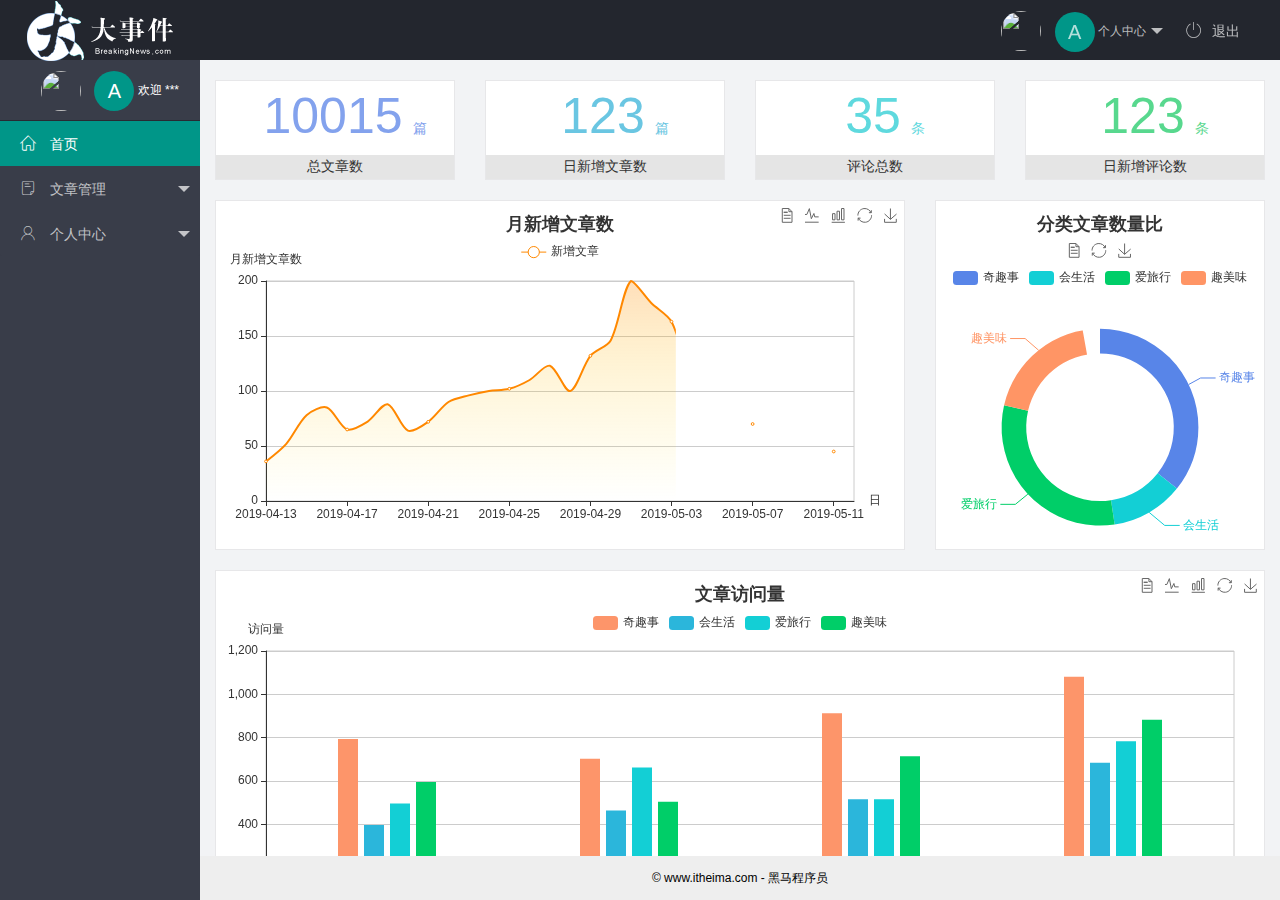
==== commit fe9255aa: "退出登录" ====
--- a/index.html
+++ b/index.html
@@ -87,13 +87,17 @@
                             个人中心</a>
                         <dl class="layui-nav-child">
                             <dd>
-                                <a href="javascript:;"><i class="layui-icon layui-icon-app"></i> 基本资料</a>
+
+                                <a href="./user/user_info.html" target="fm"><i class="layui-icon layui-icon-app"></i>
+                                    基本资料</a>
                             </dd>
                             <dd>
-                                <a href="javascript:;"><i class="layui-icon layui-icon-app"></i> 更换头像</a>
+                                <a href="./user/user_avatar.html" target="fm"><i class="layui-icon layui-icon-app"></i>
+                                    更换头像</a>
                             </dd>
                             <dd>
-                                <a href="javascript:;"><i class="layui-icon layui-icon-app"></i> 重置密码</a>
+                                <a href="./user/user_pwd.html" target="fm"><i class="layui-icon layui-icon-app"></i>
+                                    重置密码</a>
                             </dd>
                         </dl>
                     </li>
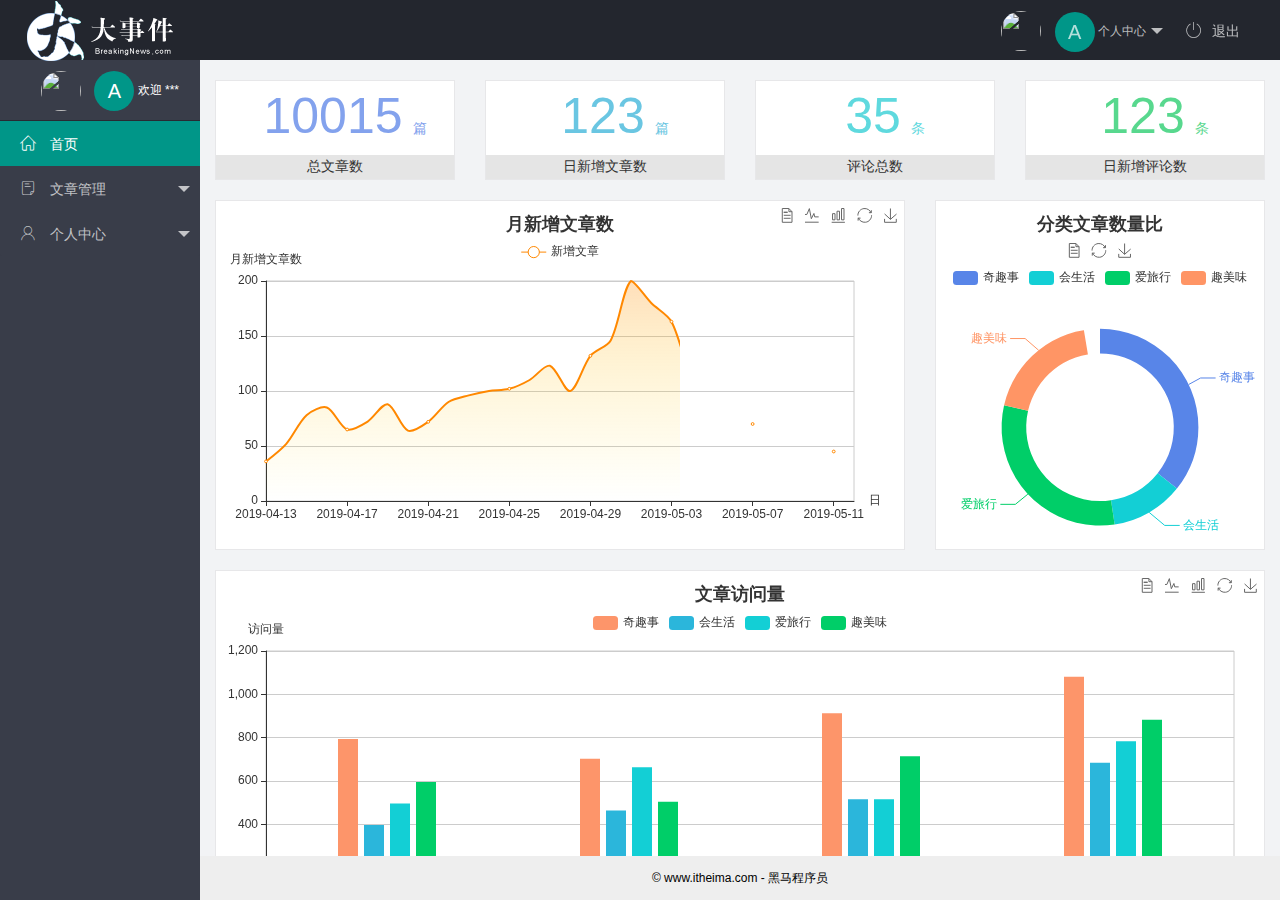
==== commit f481ee56: "文章管理部分完成" ====
--- a/index.html
+++ b/index.html
@@ -29,8 +29,9 @@
                         个人中心
                     </a>
                     <dl class="layui-nav-child">
-                        <dd><a href="">基本资料</a></dd>
-                        <dd><a href="">安全设置</a></dd>
+                        <dd><a href="/user/user_info.html" target="fm">基本资料</a></dd>
+                        <dd><a href="/user/user_avatar.html" target="fm">更换头像</a></dd>
+                        <dd><a href="/user/user_pwd.html" target="fm">重置密码</a></dd>
                     </dl>
                 </li>
                 <li class="layui-nav-item">
@@ -71,10 +72,11 @@
                -->
                         <dl class="layui-nav-child">
                             <dd>
-                                <a href="javascript:;"><i class="layui-icon layui-icon-app"></i> 文章类别</a>
+                                <a href="./article/art_cate.html" target="fm"><i class="layui-icon layui-icon-app"></i>
+                                    文章类别</a>
                             </dd>
                             <dd>
-                                <a href="javascript:;"><i class="layui-icon layui-icon-app"></i> 文章列表</a>
+                                <a href="./article/art_list.html" target="fm"><i class="layui-icon layui-icon-app"></i> 文章列表</a>
                             </dd>
                             <dd>
                                 <a href="javascript:;"><i class="layui-icon layui-icon-app"></i> 发表文章</a>
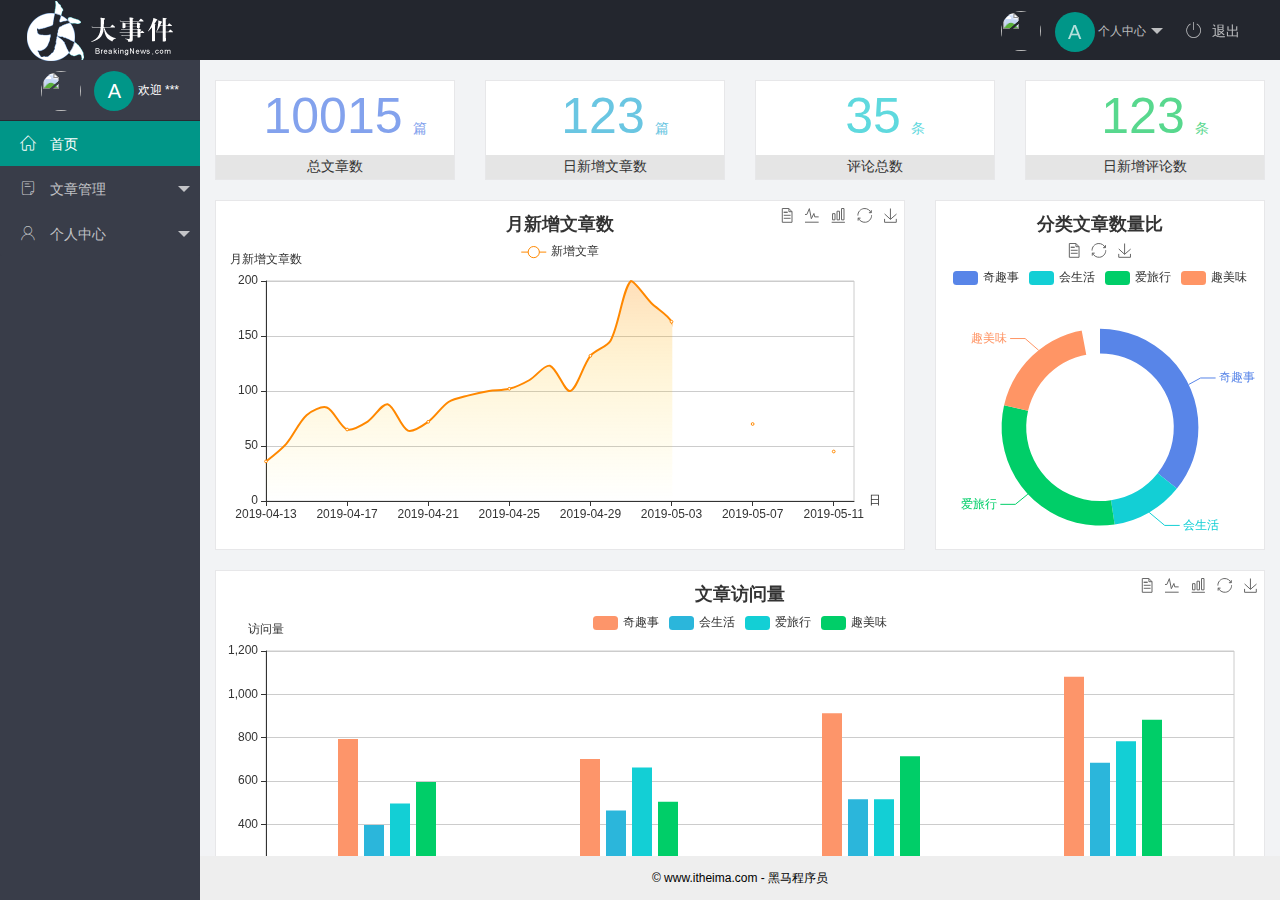
==== commit 007a44ed: "文章管理完成" ====
--- a/index.html
+++ b/index.html
@@ -76,10 +76,12 @@
                                     文章类别</a>
                             </dd>
                             <dd>
-                                <a href="./article/art_list.html" target="fm"><i class="layui-icon layui-icon-app"></i> 文章列表</a>
+                                <a href="./article/art_list.html" target="fm"><i class="layui-icon layui-icon-app"></i>
+                                    文章列表</a>
                             </dd>
                             <dd>
-                                <a href="javascript:;"><i class="layui-icon layui-icon-app"></i> 发表文章</a>
+                                <a href="./article/art_pub.html" target="fm"><i class="layui-icon layui-icon-app"></i>
+                                    发表文章</a>
                             </dd>
                         </dl>
                     </li>
